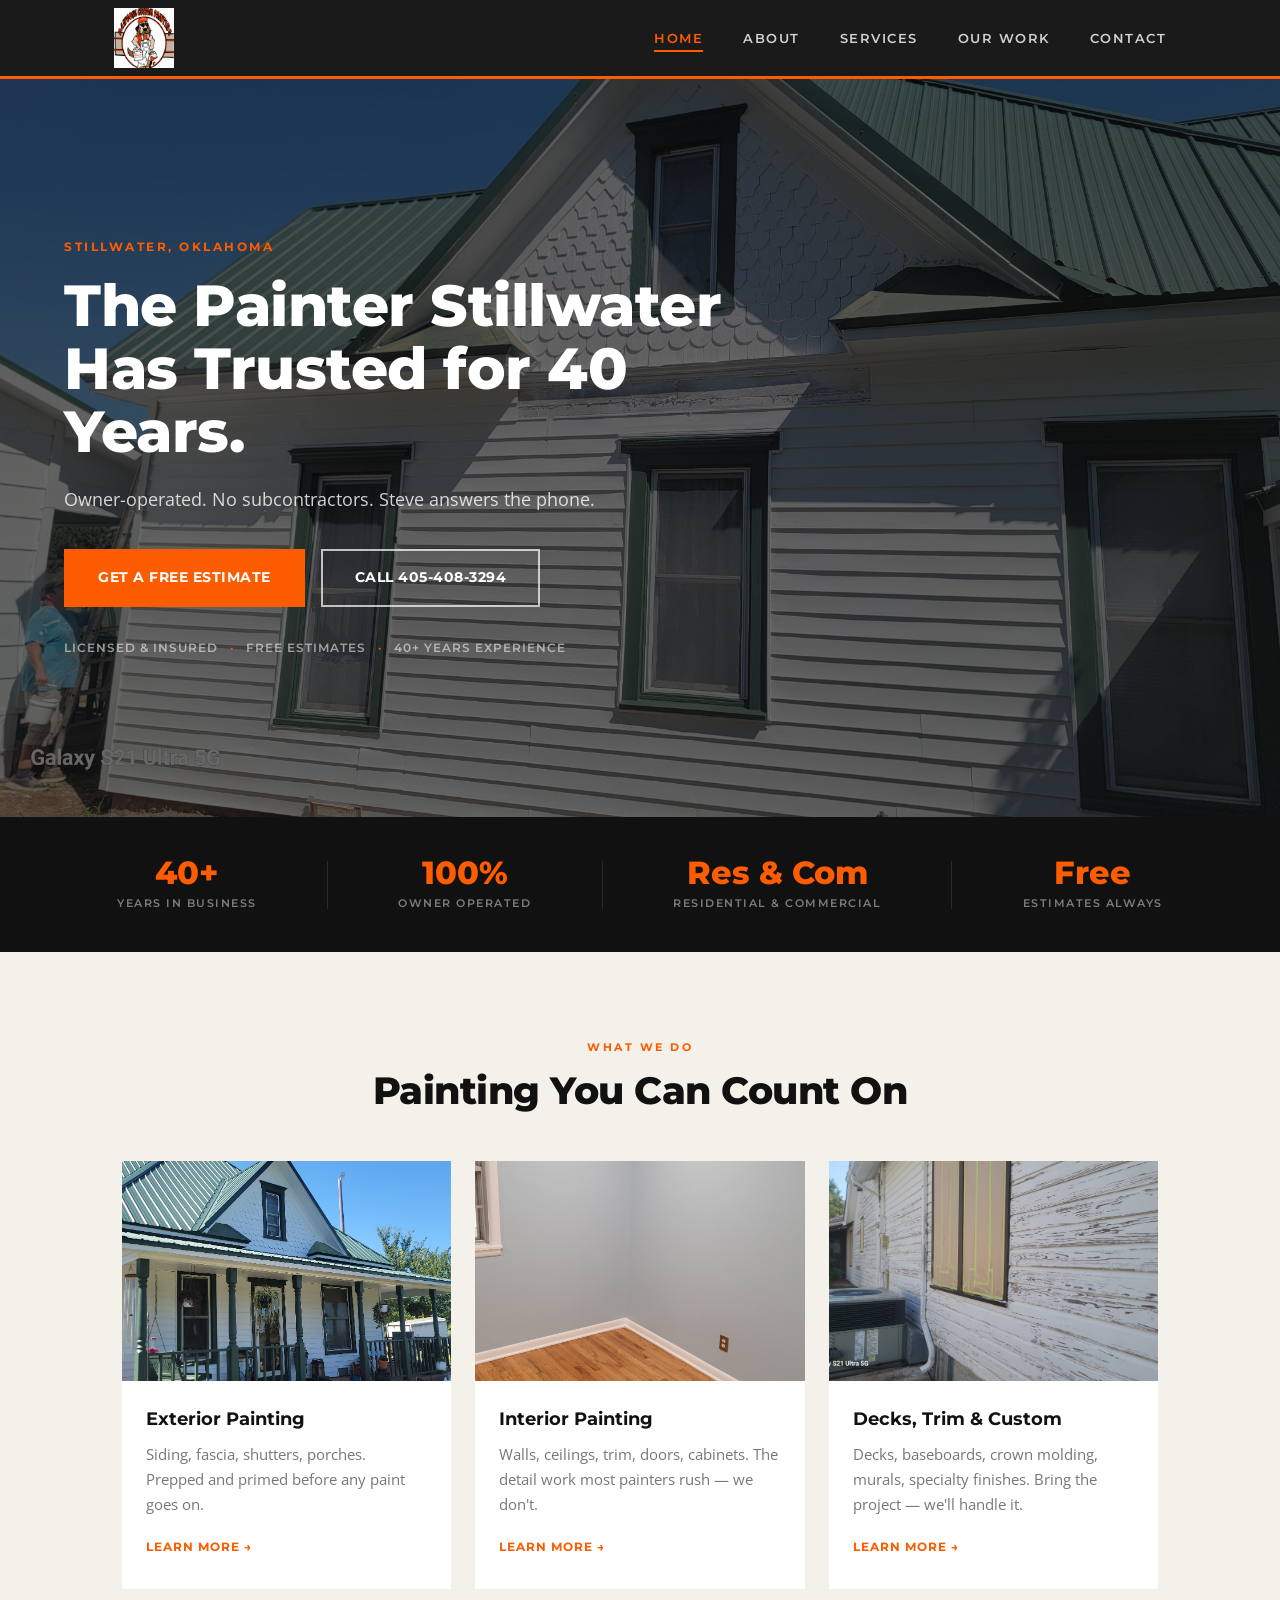
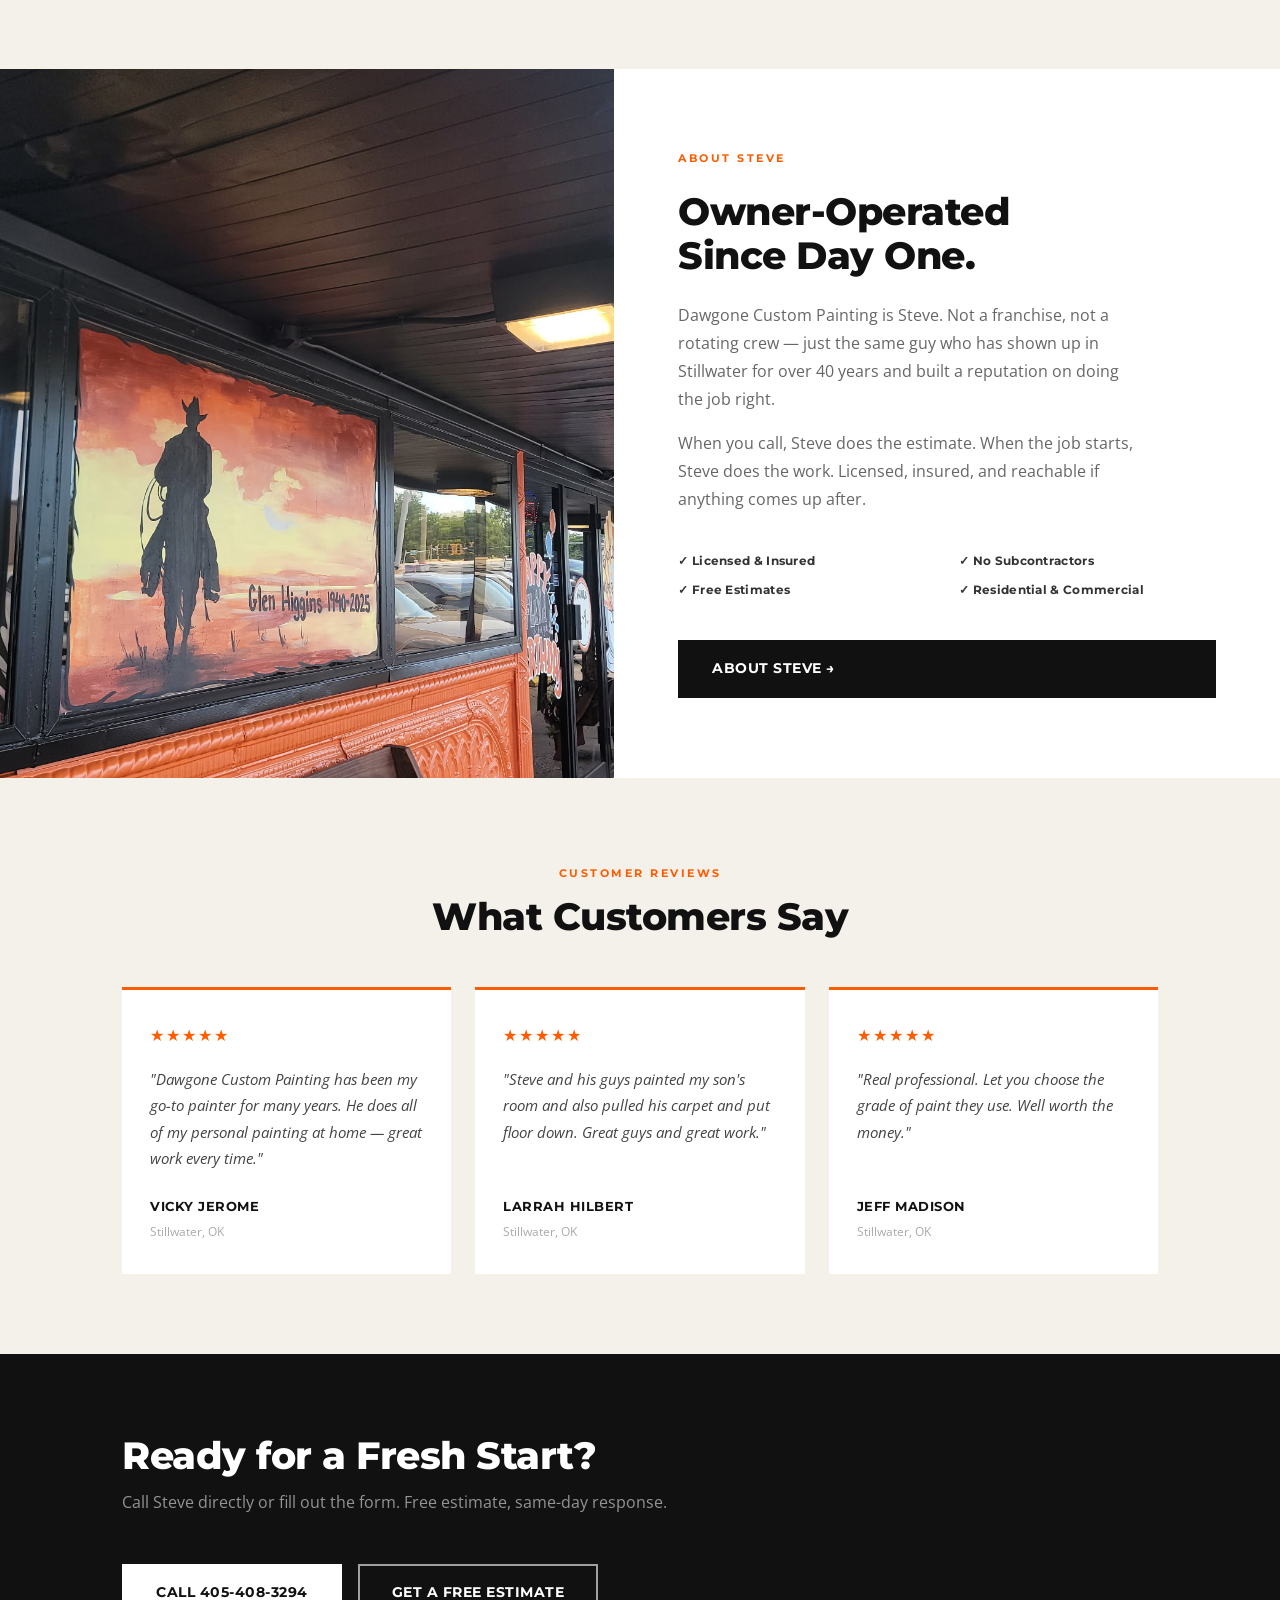
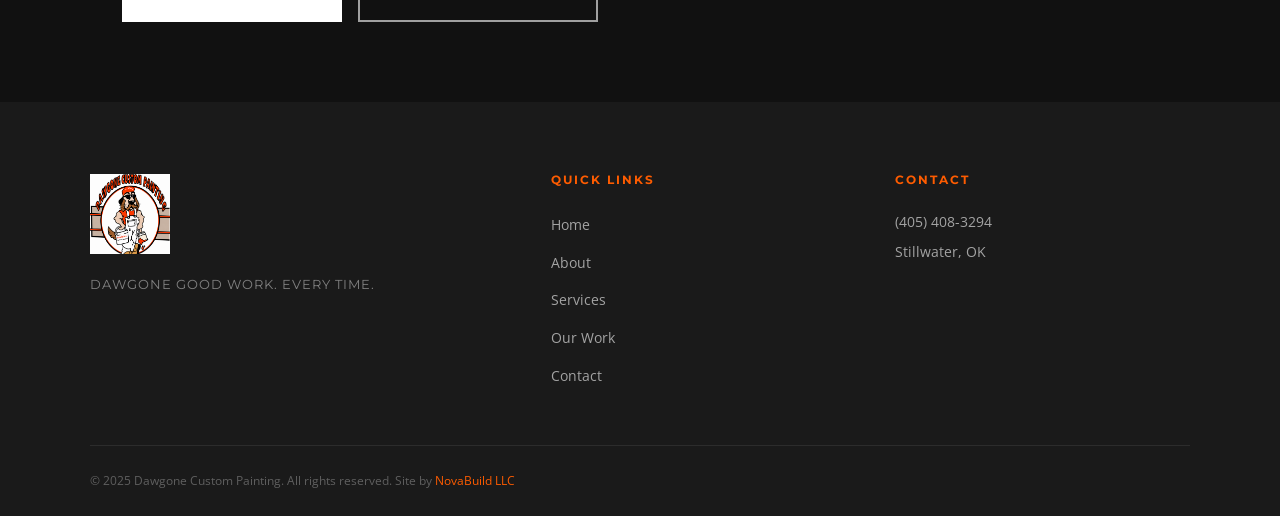
==== Downloads/HollisAI2/DawgonePainting/index.html @ 55710e29 "Dawgone Painting homepage rebuild — reference-style layout Full homepage redesign: hero with full-bl" ====
<!DOCTYPE html>
<html lang="en">
<head>
  <meta charset="UTF-8" />
  <meta name="viewport" content="width=device-width, initial-scale=1.0" />
  <title>Dawgone Custom Painting | Stillwater, OK</title>
  <meta name="description" content="Dawgone Custom Painting — 40+ years of trusted residential and commercial painting in Stillwater, OK. Owner-operated. Free estimates." />
  <meta property="og:title" content="Dawgone Custom Painting | Stillwater, OK" />
  <meta property="og:description" content="40+ years of trusted painting in Oklahoma. Interior, exterior, and custom work done right." />
  <meta property="og:type" content="website" />
  <link rel="stylesheet" href="style.css" />
</head>
<body>

  <!-- NAV -->
  <nav class="nav" aria-label="Main navigation">
    <div class="nav__inner">
      <a href="index.html" class="nav__logo" aria-label="Dawgone Custom Painting — Home">
        <img src="DawgoneLogo.png" alt="Dawgone Custom Painting" />
      </a>
      <button class="nav__toggle" aria-label="Toggle navigation" aria-expanded="false">
        <span></span><span></span><span></span>
      </button>
      <ul class="nav__links">
        <li><a href="index.html" class="active">Home</a></li>
        <li><a href="about.html">About</a></li>
        <li><a href="services.html">Services</a></li>
        <li><a href="our-work.html">Our Work</a></li>
        <li><a href="contact.html">Contact</a></li>
      </ul>
    </div>
    <div class="nav__mobile" aria-label="Mobile navigation">
      <a href="index.html" class="active">Home</a>
      <a href="about.html">About</a>
      <a href="services.html">Services</a>
      <a href="our-work.html">Our Work</a>
      <a href="contact.html">Contact</a>
    </div>
  </nav>

  <!-- ═══ HERO ═══ -->
  <section class="hp-hero" style="background-image: url('images/project-exterior-farmhouse-1.jpg');">
    <div class="hp-hero__overlay"></div>
    <div class="hp-hero__inner">
      <p class="hp-hero__eyebrow">Stillwater, Oklahoma</p>
      <h1 class="hp-hero__title">The Painter Stillwater<br>Has Trusted for 40 Years.</h1>
      <p class="hp-hero__sub">Owner-operated. No subcontractors. Steve answers the phone.</p>
      <div class="hp-hero__btns">
        <a href="contact.html" class="hp-btn hp-btn--orange">Get a Free Estimate</a>
        <a href="tel:+14054083294" class="hp-btn hp-btn--outline">Call 405-408-3294</a>
      </div>
      <div class="hp-hero__badges">
        <span>Licensed &amp; Insured</span>
        <span class="hp-hero__badge-dot">&middot;</span>
        <span>Free Estimates</span>
        <span class="hp-hero__badge-dot">&middot;</span>
        <span>40+ Years Experience</span>
      </div>
    </div>
  </section>

  <!-- ═══ TRUST BAR ═══ -->
  <div class="hp-trust">
    <div class="hp-trust__inner">
      <div class="hp-trust__item">
        <span class="hp-trust__num">40+</span>
        <span class="hp-trust__label">Years in Business</span>
      </div>
      <div class="hp-trust__divider"></div>
      <div class="hp-trust__item">
        <span class="hp-trust__num">100%</span>
        <span class="hp-trust__label">Owner Operated</span>
      </div>
      <div class="hp-trust__divider"></div>
      <div class="hp-trust__item">
        <span class="hp-trust__num">Res &amp; Com</span>
        <span class="hp-trust__label">Residential &amp; Commercial</span>
      </div>
      <div class="hp-trust__divider"></div>
      <div class="hp-trust__item">
        <span class="hp-trust__num">Free</span>
        <span class="hp-trust__label">Estimates Always</span>
      </div>
    </div>
  </div>

  <!-- ═══ SERVICES ═══ -->
  <section class="hp-section hp-services">
    <div class="hp-container">
      <div class="hp-section__head">
        <span class="hp-label">What We Do</span>
        <h2 class="hp-heading">Painting You Can Count On</h2>
      </div>
      <div class="hp-cards">

        <div class="hp-card">
          <div class="hp-card__img">
            <img src="images/project-exterior-farmhouse-2.jpg" alt="Exterior house painting" loading="lazy" />
          </div>
          <div class="hp-card__body">
            <h3>Exterior Painting</h3>
            <p>Siding, fascia, shutters, porches. Prepped and primed before any paint goes on.</p>
            <a href="services.html" class="hp-card__link">Learn more &rarr;</a>
          </div>
        </div>

        <div class="hp-card">
          <div class="hp-card__img">
            <img src="images/project-interior-blue-room.jpg" alt="Interior room painting" loading="lazy" />
          </div>
          <div class="hp-card__body">
            <h3>Interior Painting</h3>
            <p>Walls, ceilings, trim, doors, cabinets. The detail work most painters rush — we don't.</p>
            <a href="services.html" class="hp-card__link">Learn more &rarr;</a>
          </div>
        </div>

        <div class="hp-card">
          <div class="hp-card__img">
            <img src="images/project-exterior-craftsman-deck.jpg" alt="Deck and custom painting" loading="lazy" />
          </div>
          <div class="hp-card__body">
            <h3>Decks, Trim &amp; Custom</h3>
            <p>Decks, baseboards, crown molding, murals, specialty finishes. Bring the project — we'll handle it.</p>
            <a href="services.html" class="hp-card__link">Learn more &rarr;</a>
          </div>
        </div>

      </div>
    </div>
  </section>

  <!-- ═══ ABOUT ═══ -->
  <section class="hp-section hp-about">
    <div class="hp-about__grid">
      <div class="hp-about__img">
        <img src="images/project-mural-memorial.jpg" alt="Steve's custom mural work" loading="lazy" />
      </div>
      <div class="hp-about__content">
        <span class="hp-label">About Steve</span>
        <h2 class="hp-heading">Owner-Operated<br>Since Day One.</h2>
        <p>Dawgone Custom Painting is Steve. Not a franchise, not a rotating crew — just the same guy who has shown up in Stillwater for over 40 years and built a reputation on doing the job right.</p>
        <p>When you call, Steve does the estimate. When the job starts, Steve does the work. Licensed, insured, and reachable if anything comes up after.</p>
        <div class="hp-about__points">
          <span>&#10003; Licensed &amp; Insured</span>
          <span>&#10003; No Subcontractors</span>
          <span>&#10003; Free Estimates</span>
          <span>&#10003; Residential &amp; Commercial</span>
        </div>
        <a href="about.html" class="hp-btn hp-btn--dark">About Steve &rarr;</a>
      </div>
    </div>
  </section>

  <!-- ═══ REVIEWS ═══ -->
  <section class="hp-section hp-reviews">
    <div class="hp-container">
      <div class="hp-section__head">
        <span class="hp-label">Customer Reviews</span>
        <h2 class="hp-heading">What Customers Say</h2>
      </div>
      <div class="hp-review-grid">

        <div class="hp-review">
          <div class="hp-review__stars">&#9733;&#9733;&#9733;&#9733;&#9733;</div>
          <p>"Dawgone Custom Painting has been my go-to painter for many years. He does all of my personal painting at home — great work every time."</p>
          <div class="hp-review__name">Vicky Jerome</div>
          <div class="hp-review__loc">Stillwater, OK</div>
        </div>

        <div class="hp-review">
          <div class="hp-review__stars">&#9733;&#9733;&#9733;&#9733;&#9733;</div>
          <p>"Steve and his guys painted my son's room and also pulled his carpet and put floor down. Great guys and great work."</p>
          <div class="hp-review__name">Larrah Hilbert</div>
          <div class="hp-review__loc">Stillwater, OK</div>
        </div>

        <div class="hp-review">
          <div class="hp-review__stars">&#9733;&#9733;&#9733;&#9733;&#9733;</div>
          <p>"Real professional. Let you choose the grade of paint they use. Well worth the money."</p>
          <div class="hp-review__name">Jeff Madison</div>
          <div class="hp-review__loc">Stillwater, OK</div>
        </div>

      </div>
    </div>
  </section>

  <!-- ═══ CTA ═══ -->
  <section class="hp-cta">
    <div class="hp-container">
      <div class="hp-cta__inner">
        <div class="hp-cta__text">
          <h2 class="hp-cta__heading">Ready for a Fresh Start?</h2>
          <p>Call Steve directly or fill out the form. Free estimate, same-day response.</p>
        </div>
        <div class="hp-cta__actions">
          <a href="tel:+14054083294" class="hp-btn hp-btn--white">Call 405-408-3294</a>
          <a href="contact.html" class="hp-btn hp-btn--outline-white">Get a Free Estimate</a>
        </div>
      </div>
    </div>
  </section>

  <!-- FOOTER -->
  <footer class="footer">
    <div class="footer__grid">
      <div>
        <a href="index.html" class="footer__logo">
          <img src="DawgoneLogo.png" alt="Dawgone Custom Painting" />
        </a>
        <p class="footer__tagline">Dawgone Good Work. Every Time.</p>
      </div>
      <div>
        <h4>Quick Links</h4>
        <ul class="footer__links">
          <li><a href="index.html">Home</a></li>
          <li><a href="about.html">About</a></li>
          <li><a href="services.html">Services</a></li>
          <li><a href="our-work.html">Our Work</a></li>
          <li><a href="contact.html">Contact</a></li>
        </ul>
      </div>
      <div>
        <h4>Contact</h4>
        <div class="footer__contact">
          <p><a href="tel:+14054083294">(405) 408-3294</a></p>
          <p>Stillwater, OK</p>
        </div>
      </div>
    </div>
    <div class="footer__bottom">
      <p>&copy; 2025 Dawgone Custom Painting. All rights reserved. Site by <a href="https://novabuildweb.com" target="_blank" rel="noopener" class="footer__novabuild">NovaBuild LLC</a></p>
    </div>
  </footer>

  <script src="script.js"></script>
</body>
</html>
---- Downloads/HollisAI2/DawgonePainting/style.css ----
/* ============================================================
   DAWGONE CUSTOM PAINTING — style.css
   ============================================================ */

@import url('https://fonts.googleapis.com/css2?family=Bebas+Neue&family=Montserrat:wght@600;700;800&family=Open+Sans:ital,wght@0,400;0,600;1,400&display=swap');

/* ---- Variables ---- */
:root {
  --orange: #FE5C00;
  --black: #1a1a1a;
  --charcoal: #222222;
  --cream: #FAF7F2;
  --white: #FFFFFF;
  --text: #2a2a2a;
  --text-light: #666666;
  --border: #e0d8cf;
}

/* ---- Reset ---- */
*, *::before, *::after {
  box-sizing: border-box;
  margin: 0;
  padding: 0;
}

html { scroll-behavior: smooth; }

body {
  font-family: 'Open Sans', sans-serif;
  background-color: var(--cream);
  color: var(--text);
  line-height: 1.7;
  font-size: 16px;
}

img { max-width: 100%; display: block; }
a { color: inherit; text-decoration: none; }
ul { list-style: none; }

/* ---- Typography ---- */
h1, h2, h3, h4 {
  font-family: 'Montserrat', sans-serif;
  font-weight: 700;
  text-transform: uppercase;
  letter-spacing: 1px;
  line-height: 1.15;
}

h1 { font-size: clamp(2.4rem, 5vw, 4.5rem); }
h2 { font-size: clamp(1.7rem, 3vw, 2.4rem); }
h3 { font-size: 1.25rem; }

p {
  font-size: 1rem;
  line-height: 1.8;
  color: var(--text-light);
}

/* ---- Layout ---- */
.container {
  max-width: 1100px;
  margin: 0 auto;
  padding: 0 1.5rem;
}

.section {
  padding: 5rem 1.5rem;
}

.section--white {
  background: var(--white);
}

/* ---- Grain Texture ---- */
.grain-bg {
  background-color: var(--cream);
  position: relative;
}
.grain-bg::after {
  content: '';
  position: absolute;
  inset: 0;
  background-image: url("data:image/svg+xml,%3Csvg xmlns='http://www.w3.org/2000/svg' width='300' height='300'%3E%3Cfilter id='noise'%3E%3CfeTurbulence type='fractalNoise' baseFrequency='0.65' numOctaves='3' stitchTiles='stitch'/%3E%3CfeColorMatrix type='saturate' values='0'/%3E%3C/filter%3E%3Crect width='300' height='300' filter='url(%23noise)' opacity='0.06'/%3E%3C/svg%3E");
  pointer-events: none;
  z-index: 1;
}

/* ---- Section Heading ---- */
.section-heading {
  text-align: center;
  margin-bottom: 3.5rem;
}
.section-heading h2 { color: var(--black); margin-bottom: 0.85rem; }
.section-heading__accent {
  width: 50px;
  height: 3px;
  background: var(--orange);
  margin: 0 auto;
}

/* ---- Buttons ---- */
.btn {
  display: inline-block;
  font-family: 'Montserrat', sans-serif;
  font-weight: 700;
  text-transform: uppercase;
  letter-spacing: 1px;
  font-size: 0.875rem;
  padding: 0.9rem 2rem;
  border: 2px solid transparent;
  cursor: pointer;
  transition: all 0.2s ease;
  text-decoration: none;
  line-height: 1;
}
.btn-primary {
  background: var(--orange);
  color: var(--white);
  border-color: var(--orange);
}
.btn-primary:hover { background: #c9621a; border-color: #c9621a; }

.btn-outline-dark {
  background: transparent;
  color: var(--black);
  border-color: var(--black);
}
.btn-outline-dark:hover { background: var(--black); color: var(--white); }

.btn-outline-white {
  background: transparent;
  color: var(--white);
  border-color: var(--white);
}
.btn-outline-white:hover { background: var(--white); color: var(--orange); }

.btn-white-solid {
  background: var(--white);
  color: var(--black);
  border-color: var(--white);
}
.btn-white-solid:hover { background: #efefef; }

/* ---- Image Placeholder ---- */
.img-placeholder {
  background: #E8E0D5;
  display: flex;
  align-items: center;
  justify-content: center;
  font-family: 'Open Sans', sans-serif;
  font-style: italic;
  color: #999;
  font-size: 0.9rem;
  width: 100%;
  min-height: 300px;
}

/* ============================================================
   NAVIGATION — dark background
   ============================================================ */
.nav {
  position: sticky;
  top: 0;
  z-index: 200;
  background: var(--black);
  border-bottom: 3px solid var(--orange);
}

.nav__inner {
  max-width: 1100px;
  margin: 0 auto;
  padding: 0 1.5rem;
  display: flex;
  align-items: center;
  justify-content: space-between;
  height: 76px;
}

.nav__logo img {
  height: 60px;
  width: auto;
}

.nav__links {
  display: flex;
  gap: 2.5rem;
  align-items: center;
}

.nav__links a {
  font-family: 'Montserrat', sans-serif;
  font-weight: 600;
  text-transform: uppercase;
  font-size: 13px;
  letter-spacing: 1.5px;
  color: rgba(255,255,255,0.8);
  padding-bottom: 4px;
  border-bottom: 2px solid transparent;
  transition: color 0.2s ease, border-color 0.2s ease;
}
.nav__links a:hover,
.nav__links a.active {
  color: var(--orange);
  border-bottom-color: var(--orange);
}

/* Hamburger toggle */
.nav__toggle {
  display: none;
  flex-direction: column;
  gap: 5px;
  background: none;
  border: none;
  cursor: pointer;
  padding: 4px;
}
.nav__toggle span {
  display: block;
  width: 26px;
  height: 2px;
  background: var(--white);
  transition: all 0.2s ease;
}

/* Mobile dropdown */
.nav__mobile {
  display: none;
  flex-direction: column;
  background: var(--black);
  border-top: 1px solid rgba(255,255,255,0.1);
  padding: 1rem 1.5rem 1.5rem;
  gap: 0;
}
.nav__mobile.open { display: flex; }
.nav__mobile a {
  font-family: 'Montserrat', sans-serif;
  font-weight: 600;
  text-transform: uppercase;
  font-size: 1rem;
  letter-spacing: 1px;
  color: rgba(255,255,255,0.8);
  padding: 0.85rem 0;
  border-bottom: 1px solid rgba(255,255,255,0.08);
  transition: color 0.2s ease;
}
.nav__mobile a:last-child { border-bottom: none; }
.nav__mobile a:hover,
.nav__mobile a.active { color: var(--orange); }

/* ============================================================
   PAGE HEADER BANNER (About, Services, Our Work, Contact)
   ============================================================ */
.page-header {
  background: var(--black);
  padding: 4.5rem 1.5rem;
  text-align: center;
}
.page-header h1 {
  color: var(--white);
  font-size: clamp(2rem, 5vw, 3.5rem);
  margin-bottom: 1rem;
}
.page-header__accent {
  width: 60px;
  height: 4px;
  background: var(--orange);
  margin: 0 auto;
}

/* ============================================================
   HERO — full-width background image
   ============================================================ */
.hero-full {
  position: relative;
  min-height: 90vh;
  display: flex;
  align-items: center;
  background-size: cover;
  background-position: center;
  background-repeat: no-repeat;
  padding: 5rem 1.5rem;
}

.hero-full__overlay {
  position: absolute;
  inset: 0;
  background: linear-gradient(135deg, rgba(26,26,26,0.78) 0%, rgba(26,26,26,0.55) 100%);
}

.hero-full__inner {
  position: relative;
  z-index: 2;
  max-width: 1100px;
  margin: 0 auto;
  width: 100%;
}

.hero-full__inner h1 {
  color: var(--white);
  font-size: clamp(2.5rem, 6vw, 5rem);
  font-weight: 800;
  margin-bottom: 1.25rem;
  max-width: 720px;
}
.hero-full__inner h1 span { color: var(--orange); }

.hero-full__inner p {
  font-size: clamp(1rem, 2vw, 1.25rem);
  color: rgba(255,255,255,0.85);
  max-width: 520px;
  margin-bottom: 2.25rem;
  line-height: 1.6;
}

.hero-full__buttons {
  display: flex;
  gap: 1rem;
  flex-wrap: wrap;
}

/* ============================================================
   STATS BAR
   ============================================================ */
.stats-bar {
  background: var(--charcoal);
  padding: 3rem 1.5rem;
  border-top: 1px solid rgba(255,255,255,0.05);
}
.stats-bar__inner {
  max-width: 1100px;
  margin: 0 auto;
  display: grid;
  grid-template-columns: repeat(3, 1fr);
  gap: 2rem;
  text-align: center;
}
.stats-bar__item {
  border-right: 1px solid rgba(255,255,255,0.1);
  padding: 0.5rem 1rem;
}
.stats-bar__item:last-child { border-right: none; }
.stats-bar__number {
  font-family: 'Montserrat', sans-serif;
  font-size: 2.75rem;
  font-weight: 800;
  color: var(--orange);
  display: block;
  line-height: 1;
  margin-bottom: 0.5rem;
}
.stats-bar__label {
  font-size: 0.82rem;
  text-transform: uppercase;
  letter-spacing: 1px;
  color: rgba(255,255,255,0.6);
  font-family: 'Open Sans', sans-serif;
}

/* ============================================================
   SERVICES — Photo Background Cards
   ============================================================ */
.services-photo {
  background: var(--white);
  padding: 5rem 1.5rem;
}

.services-photo__heading {
  max-width: 1100px;
  margin: 0 auto;
}

.services-photo__grid {
  max-width: 1100px;
  margin: 0 auto;
  display: grid;
  grid-template-columns: repeat(3, 1fr);
  gap: 1.25rem;
}

.service-photo-card {
  position: relative;
  background-size: cover;
  background-position: center;
  background-repeat: no-repeat;
  min-height: 420px;
  display: flex;
  align-items: flex-end;
  overflow: hidden;
}

.service-photo-card__overlay {
  position: absolute;
  inset: 0;
  background: linear-gradient(to top, rgba(26,26,26,0.88) 0%, rgba(26,26,26,0.2) 60%, transparent 100%);
  transition: background 0.3s ease;
}
.service-photo-card:hover .service-photo-card__overlay {
  background: linear-gradient(to top, rgba(26,26,26,0.95) 0%, rgba(26,26,26,0.5) 60%, rgba(26,26,26,0.1) 100%);
}

.service-photo-card__content {
  position: relative;
  z-index: 2;
  padding: 2rem;
}

.service-photo-card__content h3 {
  font-family: 'Montserrat', sans-serif;
  font-weight: 700;
  font-size: 1.35rem;
  text-transform: uppercase;
  letter-spacing: 1px;
  color: var(--white);
  margin-bottom: 0.75rem;
}

.service-photo-card__content p {
  font-size: 0.92rem;
  color: rgba(255,255,255,0.8);
  margin-bottom: 1.25rem;
  line-height: 1.65;
}

.services-more {
  text-align: center;
  margin-top: 2.75rem;
}
.services-more a {
  font-family: 'Montserrat', sans-serif;
  font-weight: 700;
  text-transform: uppercase;
  letter-spacing: 1px;
  font-size: 0.9rem;
  color: var(--orange);
  border-bottom: 2px solid var(--orange);
  padding-bottom: 2px;
  transition: opacity 0.2s ease;
}
.services-more a:hover { opacity: 0.75; }

/* ============================================================
   PORTFOLIO GRID
   ============================================================ */
.portfolio-section {
  padding: 5rem 1.5rem;
  background: var(--cream);
}

.portfolio-grid {
  max-width: 1100px;
  margin: 0 auto;
  display: grid;
  grid-template-columns: repeat(3, 1fr);
  gap: 0.75rem;
}

.portfolio-grid__item {
  aspect-ratio: 1 / 1;
  overflow: hidden;
  background: #ddd;
}

.portfolio-grid__item img {
  width: 100%;
  height: 100%;
  object-fit: cover;
  transition: transform 0.3s ease;
  display: block;
}

.portfolio-grid__item:hover img {
  transform: scale(1.05);
}

/* ============================================================
   BEFORE & AFTER
   ============================================================ */
.before-after-section {
  padding: 5rem 1.5rem;
  background: var(--white);
}

.before-after__rows {
  max-width: 1100px;
  margin: 0 auto;
  display: flex;
  flex-direction: column;
  gap: 1.5rem;
}

.before-after__row {
  display: grid;
  grid-template-columns: 1fr 1fr;
  gap: 1.25rem;
}

.before-after__item {
  position: relative;
  overflow: hidden;
  aspect-ratio: 4 / 3;
  background: #ddd;
}

.before-after__item img {
  width: 100%;
  height: 100%;
  object-fit: cover;
  display: block;
}

.ba-badge {
  position: absolute;
  top: 1rem;
  left: 1rem;
  font-family: 'Montserrat', sans-serif;
  font-weight: 700;
  font-size: 0.72rem;
  text-transform: uppercase;
  letter-spacing: 1.5px;
  padding: 0.3rem 0.75rem;
  border-radius: 2px;
}

.ba-badge--before {
  background: rgba(26,26,26,0.85);
  color: var(--white);
}

.ba-badge--after {
  background: var(--orange);
  color: var(--white);
}

/* ============================================================
   ABOUT / TRUST SECTION
   ============================================================ */
.about-trust-section {
  padding: 5rem 1.5rem;
  background: var(--cream);
}

.about-trust__inner {
  max-width: 1100px;
  margin: 0 auto;
  display: grid;
  grid-template-columns: 1fr 1fr;
  gap: 5rem;
  align-items: center;
}

.about-trust__image {
  overflow: hidden;
  border-left: 4px solid var(--orange);
}

.about-trust__image img {
  width: 100%;
  height: 520px;
  object-fit: cover;
  display: block;
}

.about-trust__text h2 {
  color: var(--black);
  margin-bottom: 1rem;
}

.about-trust__text p {
  margin-bottom: 1.25rem;
}

.about-trust__points {
  margin-top: 1.5rem;
  display: flex;
  flex-direction: column;
  gap: 0.6rem;
}

.about-trust__points li {
  font-family: 'Open Sans', sans-serif;
  font-size: 0.9rem;
  font-weight: 600;
  color: var(--text);
  display: flex;
  align-items: center;
  gap: 0.5rem;
}
.about-trust__points li::before {
  content: '✓';
  color: var(--orange);
  font-size: 1rem;
  font-weight: 900;
  flex-shrink: 0;
}

/* ============================================================
   TESTIMONIALS
   ============================================================ */
.testimonials {
  padding: 5rem 1.5rem;
}
.testimonials__grid {
  max-width: 1100px;
  margin: 0 auto;
  display: grid;
  grid-template-columns: repeat(3, 1fr);
  gap: 1.5rem;
  position: relative;
  z-index: 2;
}
.testimonial-card {
  background: var(--white);
  padding: 1.75rem;
  border-left: 4px solid var(--orange);
  box-shadow: 0 2px 16px rgba(0,0,0,0.06);
}
.testimonial-card p {
  font-size: 0.97rem;
  line-height: 1.75;
  color: var(--text);
  font-style: italic;
  margin-bottom: 1.25rem;
}
.testimonial-card__name {
  font-family: 'Open Sans', sans-serif;
  font-weight: 700;
  font-size: 0.82rem;
  text-transform: uppercase;
  letter-spacing: 0.5px;
  color: var(--black);
}
.testimonial-card__location {
  font-size: 0.78rem;
  color: var(--text-light);
  margin-top: 0.15rem;
}

/* ============================================================
   CTA DARK SECTION
   ============================================================ */
.cta-dark {
  background: var(--black);
  padding: 5rem 1.5rem;
  text-align: center;
}

.cta-dark__inner {
  max-width: 700px;
  margin: 0 auto;
}

.cta-dark h2 {
  color: var(--white);
  font-size: clamp(1.75rem, 3.5vw, 2.75rem);
  margin-bottom: 1rem;
}

.cta-dark p {
  color: rgba(255,255,255,0.65);
  font-size: 1.05rem;
  margin-bottom: 2.25rem;
}

/* ============================================================
   CTA BANNER (shared — kept for other pages)
   ============================================================ */
.cta-banner {
  background: var(--orange);
  padding: 4.5rem 1.5rem;
  text-align: center;
}
.cta-banner h2 {
  color: var(--white);
  font-size: clamp(1.5rem, 3vw, 2.25rem);
  margin-bottom: 2rem;
}
.cta-banner__buttons {
  display: flex;
  gap: 1rem;
  justify-content: center;
  flex-wrap: wrap;
}

/* ============================================================
   OLD HERO (kept for backward compat on inner pages)
   ============================================================ */
.hero {
  min-height: 85vh;
  display: flex;
  align-items: center;
  background-color: var(--cream);
  padding: 5rem 1.5rem;
  position: relative;
  overflow: hidden;
}
.hero::after {
  content: '';
  position: absolute;
  inset: 0;
  background-image: url("data:image/svg+xml,%3Csvg xmlns='http://www.w3.org/2000/svg' width='300' height='300'%3E%3Cfilter id='noise'%3E%3CfeTurbulence type='fractalNoise' baseFrequency='0.65' numOctaves='3' stitchTiles='stitch'/%3E%3CfeColorMatrix type='saturate' values='0'/%3E%3C/filter%3E%3Crect width='300' height='300' filter='url(%23noise)' opacity='0.06'/%3E%3C/svg%3E");
  pointer-events: none;
  z-index: 1;
}
.hero__inner {
  max-width: 1100px;
  margin: 0 auto;
  display: grid;
  grid-template-columns: 1fr 1fr;
  gap: 4rem;
  align-items: center;
  width: 100%;
  position: relative;
  z-index: 2;
}
.hero__text h1 { color: var(--black); margin-bottom: 1.25rem; }
.hero__text h1 span { color: var(--orange); }
.hero__text p {
  font-size: 1.1rem;
  color: var(--text-light);
  max-width: 480px;
  margin-bottom: 2rem;
}
.hero__buttons {
  display: flex;
  gap: 1rem;
  flex-wrap: wrap;
  margin-bottom: 2rem;
  align-items: center;
}
.hero__badges { display: flex; gap: 2rem; flex-wrap: wrap; }
.hero__badge {
  font-size: 0.78rem;
  font-weight: 700;
  text-transform: uppercase;
  letter-spacing: 0.5px;
  color: var(--text-light);
  display: flex;
  align-items: center;
  gap: 0.4rem;
}
.hero__badge::before { content: '✓'; color: var(--orange); font-size: 1rem; font-weight: 900; }
.hero__image { position: relative; display: flex; justify-content: center; }
.hero__image-frame {
  transform: rotate(2deg);
  border: 4px solid var(--orange);
  box-shadow: 10px 10px 0 rgba(232,119,34,0.12);
  overflow: hidden;
  width: 100%;
  max-width: 460px;
}
.hero__image-frame .img-placeholder { min-height: 460px; }

/* ============================================================
   ABOUT PAGE
   ============================================================ */
.about-layout {
  max-width: 1100px;
  margin: 0 auto;
  display: grid;
  grid-template-columns: 1fr 1fr;
  gap: 5rem;
  align-items: start;
}
.about-layout .img-placeholder { min-height: 440px; }
.about-text h2 { color: var(--black); margin-bottom: 1.5rem; }
.about-text p { margin-bottom: 1.25rem; }

.trust-points {
  max-width: 1100px;
  margin: 0 auto;
  padding-top: 4rem;
  border-top: 1px solid var(--border);
  display: grid;
  grid-template-columns: repeat(3, 1fr);
  gap: 2rem;
  text-align: center;
}
.trust-point__icon {
  font-size: 2rem;
  color: var(--orange);
  display: block;
  margin-bottom: 0.75rem;
}
.trust-point h4 {
  color: var(--black);
  font-size: 0.9rem;
  letter-spacing: 1.5px;
}

/* ============================================================
   SERVICES PAGE — Alternating Blocks
   ============================================================ */
.services-preview {
  background: var(--white);
  padding: 5rem 1.5rem;
}
.services-grid {
  max-width: 1100px;
  margin: 0 auto;
  display: grid;
  grid-template-columns: repeat(3, 1fr);
  gap: 1.5rem;
}
.service-card {
  background: var(--cream);
  padding: 2rem 1.75rem;
  border-top: 3px solid var(--orange);
  transition: box-shadow 0.2s ease;
}
.service-card:hover { box-shadow: 0 4px 20px rgba(0,0,0,0.07); }
.service-card__icon {
  font-size: 1.75rem;
  color: var(--orange);
  display: block;
  margin-bottom: 1rem;
  line-height: 1;
}
.service-card h3 { color: var(--black); font-size: 1rem; margin-bottom: 0.6rem; }
.service-card p { font-size: 0.9rem; line-height: 1.65; color: var(--text-light); margin: 0; }

.services-intro {
  max-width: 700px;
  margin: 0 auto 4rem;
  text-align: center;
  font-size: 1.05rem;
}

.service-block {
  max-width: 1100px;
  margin: 0 auto 5rem;
  display: grid;
  grid-template-columns: 1fr 1fr;
  gap: 4.5rem;
  align-items: center;
}
.service-block:last-of-type { margin-bottom: 0; }
.service-block--reverse { direction: rtl; }
.service-block--reverse > * { direction: ltr; }
.service-block__text h3 {
  font-family: 'Montserrat', sans-serif;
  font-size: 1.6rem;
  font-weight: 700;
  text-transform: uppercase;
  color: var(--orange);
  margin-bottom: 1rem;
  letter-spacing: 1px;
}
.service-block__text p { font-size: 1rem; line-height: 1.8; color: var(--text-light); }
.service-block .img-placeholder { min-height: 280px; }

/* ============================================================
   OUR WORK PAGE
   ============================================================ */
.work-intro {
  max-width: 680px;
  margin: 0 auto 3.5rem;
  text-align: center;
}
.work-grid {
  columns: 3;
  column-gap: 1.25rem;
  max-width: 1100px;
  margin: 0 auto;
}
.work-grid__item {
  break-inside: avoid;
  margin-bottom: 1.25rem;
  aspect-ratio: 4 / 3;
  background: #E8E0D5;
  display: flex;
  align-items: center;
  justify-content: center;
  font-style: italic;
  color: #999;
  font-size: 0.85rem;
  font-family: 'Open Sans', sans-serif;
}

/* ============================================================
   CONTACT PAGE
   ============================================================ */
.contact-layout {
  max-width: 1100px;
  margin: 0 auto;
  display: grid;
  grid-template-columns: 1fr 1.6fr;
  gap: 5rem;
  align-items: start;
}
.contact-info h2 { color: var(--black); margin-bottom: 2rem; }
.contact-detail { margin-bottom: 1.75rem; }
.contact-detail strong {
  display: block;
  font-family: 'Montserrat', sans-serif;
  font-size: 0.75rem;
  text-transform: uppercase;
  letter-spacing: 1.5px;
  color: var(--orange);
  margin-bottom: 0.3rem;
}
.contact-detail a {
  font-weight: 700;
  font-size: 1.1rem;
  color: var(--black);
  transition: color 0.2s ease;
}
.contact-detail a:hover { color: var(--orange); }
.contact-detail p { font-size: 0.92rem; color: var(--text-light); margin: 0; line-height: 1.5; }

.contact-form-wrap h3 { color: var(--black); margin-bottom: 1.5rem; font-size: 1.3rem; }

.form-group { margin-bottom: 1.25rem; }
.form-group label {
  display: block;
  font-family: 'Montserrat', sans-serif;
  font-size: 0.75rem;
  text-transform: uppercase;
  letter-spacing: 1px;
  color: var(--black);
  margin-bottom: 0.4rem;
}
.form-group input,
.form-group select,
.form-group textarea {
  width: 100%;
  padding: 0.85rem 1rem;
  border: 1px solid var(--border);
  background: var(--white);
  font-family: 'Open Sans', sans-serif;
  font-size: 1rem;
  color: var(--text);
  outline: none;
  transition: border-color 0.2s ease;
  appearance: none;
  -webkit-appearance: none;
}
.form-group input:focus,
.form-group select:focus,
.form-group textarea:focus { border-color: var(--orange); }
.form-group textarea { min-height: 130px; resize: vertical; }
.form-group select {
  background-image: url("data:image/svg+xml,%3Csvg xmlns='http://www.w3.org/2000/svg' width='12' height='8' viewBox='0 0 12 8'%3E%3Cpath d='M1 1l5 5 5-5' stroke='%23666' fill='none' stroke-width='1.5'/%3E%3C/svg%3E");
  background-repeat: no-repeat;
  background-position: right 1rem center;
  padding-right: 2.5rem;
}

.form-submit {
  width: 100%;
  background: var(--orange);
  color: var(--white);
  border: 2px solid var(--orange);
  font-family: 'Montserrat', sans-serif;
  font-weight: 700;
  font-size: 1rem;
  text-transform: uppercase;
  letter-spacing: 1px;
  padding: 1rem;
  cursor: pointer;
  transition: background 0.2s ease;
}
.form-submit:hover { background: #c9621a; border-color: #c9621a; }

.form-success {
  display: none;
  background: #f0faf3;
  border-left: 4px solid #2ecc71;
  padding: 1rem 1.25rem;
  margin-bottom: 1.5rem;
  color: #1a6e38;
  font-size: 0.95rem;
  line-height: 1.6;
}

/* ============================================================
   FOOTER
   ============================================================ */
.footer {
  background: var(--black);
  padding: 4.5rem 1.5rem 0;
}
.footer__grid {
  max-width: 1100px;
  margin: 0 auto;
  display: grid;
  grid-template-columns: 1.4fr 1fr 1fr;
  gap: 3rem;
  padding-bottom: 3.5rem;
  border-bottom: 1px solid rgba(255,255,255,0.08);
}
.footer__logo img { height: 80px; width: auto; margin-bottom: 1.25rem; }
.footer__tagline {
  font-family: 'Montserrat', sans-serif;
  font-size: 0.82rem;
  text-transform: uppercase;
  letter-spacing: 1px;
  color: rgba(255,255,255,0.45);
  line-height: 1.6;
}
.footer h4 {
  font-family: 'Montserrat', sans-serif;
  font-weight: 700;
  text-transform: uppercase;
  font-size: 0.72rem;
  letter-spacing: 2px;
  color: var(--orange);
  margin-bottom: 1.5rem;
}
.footer__links { display: flex; flex-direction: column; gap: 0.65rem; }
.footer__links a { font-size: 0.9rem; color: rgba(255,255,255,0.6); transition: color 0.2s ease; }
.footer__links a:hover { color: var(--white); }
.footer__contact p { font-size: 0.9rem; color: rgba(255,255,255,0.6); margin-bottom: 0.5rem; line-height: 1.5; }
.footer__contact a { color: rgba(255,255,255,0.6); transition: color 0.2s ease; }
.footer__contact a:hover { color: var(--white); }
.footer__bottom {
  max-width: 1100px;
  margin: 0 auto;
  padding: 1.5rem 0;
  display: flex;
  justify-content: space-between;
  align-items: center;
  flex-wrap: wrap;
  gap: 0.5rem;
}
.footer__bottom p { font-size: 0.78rem; color: rgba(255,255,255,0.3); margin: 0; }
.footer__novabuild { color: var(--orange); text-decoration: none; transition: text-decoration 0.2s ease; }
.footer__novabuild:hover { text-decoration: underline; }

/* ============================================================
   MEDIA QUERIES
   ============================================================ */
@media (max-width: 900px) {
  .services-photo__grid { grid-template-columns: 1fr; }
  .service-photo-card { min-height: 320px; }
  .before-after__row { grid-template-columns: 1fr; }
  .about-trust__inner { grid-template-columns: 1fr; gap: 2.5rem; }
  .about-trust__image img { height: 320px; }
}

@media (max-width: 768px) {
  /* Nav */
  .nav__links { display: none; }
  .nav__toggle { display: flex; }

  /* Hero full */
  .hero-full { min-height: 70vh; padding: 4rem 1.5rem; }

  /* Old hero */
  .hero { min-height: auto; padding: 3.5rem 1.5rem; align-items: flex-start; }
  .hero__inner { grid-template-columns: 1fr; gap: 2.5rem; }
  .hero__image { order: -1; }
  .hero__image-frame .img-placeholder { min-height: 300px; }

  /* Stats */
  .stats-bar__inner { grid-template-columns: 1fr; gap: 0; }
  .stats-bar__item { border-right: none; border-bottom: 1px solid rgba(255,255,255,0.1); padding: 1.5rem 0; }
  .stats-bar__item:last-child { border-bottom: none; }

  /* Portfolio */
  .portfolio-grid { grid-template-columns: repeat(2, 1fr); }

  /* Services grid */
  .services-grid { grid-template-columns: 1fr; }

  /* Testimonials */
  .testimonials__grid { grid-template-columns: 1fr; }

  /* About */
  .about-layout { grid-template-columns: 1fr; gap: 2.5rem; }
  .trust-points { grid-template-columns: 1fr; gap: 1.5rem; }

  /* Services page */
  .service-block { grid-template-columns: 1fr; gap: 2rem; }
  .service-block--reverse { direction: ltr; }

  /* Our work */
  .work-grid { columns: 2; }

  /* Contact */
  .contact-layout { grid-template-columns: 1fr; gap: 3rem; }

  /* Footer */
  .footer__grid { grid-template-columns: 1fr; gap: 2rem; }
  .footer__bottom { flex-direction: column; text-align: center; }

  /* CTA */
  .cta-banner__buttons { flex-direction: column; align-items: center; }
  .hero-full__buttons { flex-direction: column; align-items: flex-start; }
}

@media (max-width: 480px) {
  .hero__buttons { flex-direction: column; align-items: flex-start; }
  .hero__badges { flex-direction: column; gap: 0.75rem; }
  .portfolio-grid { grid-template-columns: 1fr; }
  .work-grid { columns: 1; }
  .btn { width: 100%; text-align: center; }
  .hero__buttons .btn { width: auto; }
  .hero-full__buttons .btn { width: 100%; text-align: center; }
}

/* ============================================================
   HOMEPAGE EDITORIAL REDESIGN
   ============================================================ */

/* ---- Hero: Full-width typographic ---- */
.hero-ed {
  background: #111111;
  padding: 4.5rem 5rem 4rem;
  display: flex;
  flex-direction: column;
  justify-content: flex-end;
}

.hero-ed__title {
  font-family: 'Bebas Neue', sans-serif;
  font-size: clamp(4.5rem, 10vw, 9rem);
  font-weight: 400;
  letter-spacing: 4px;
  line-height: 0.9;
  color: #F4F0EA;
  margin: 0;
}

.hero-ed__sub {
  font-family: 'Open Sans', sans-serif;
  font-style: italic;
  font-size: clamp(1rem, 1.8vw, 1.4rem);
  color: rgba(244,240,234,0.45);
  margin: 0.6rem 0 2.5rem 0;
  letter-spacing: 0.5px;
  line-height: 1;
}

.hero-ed__rule {
  width: 100%;
  height: 1px;
  background: rgba(255,255,255,0.1);
  margin-bottom: 2rem;
}

.hero-ed__bottom {
  display: flex;
  justify-content: space-between;
  align-items: center;
  gap: 2rem;
}

.hero-ed__eyebrow {
  font-family: 'Montserrat', sans-serif;
  font-size: 0.7rem;
  font-weight: 700;
  letter-spacing: 2px;
  text-transform: uppercase;
  color: rgba(244,240,234,0.35);
}

.hero-ed__actions {
  display: flex;
  gap: 2.5rem;
  align-items: center;
}

.hero-ed__cta {
  font-family: 'Montserrat', sans-serif;
  font-size: 0.78rem;
  font-weight: 700;
  letter-spacing: 1.5px;
  text-transform: uppercase;
  color: var(--orange);
  border-bottom: 2px solid var(--orange);
  padding-bottom: 2px;
  transition: opacity 0.2s;
}
.hero-ed__cta:hover { opacity: 0.7; }

.hero-ed__tel {
  font-family: 'Montserrat', sans-serif;
  font-size: 0.78rem;
  font-weight: 600;
  letter-spacing: 1px;
  color: rgba(244,240,234,0.4);
  transition: color 0.2s;
}
.hero-ed__tel:hover { color: rgba(244,240,234,0.8); }

/* ---- Hero Photo Banner ---- */
.hero-photo-banner {
  width: 100%;
  height: 58vh;
  min-height: 320px;
  overflow: hidden;
}

.hero-photo-banner img {
  width: 100%;
  height: 100%;
  object-fit: cover;
  object-position: center 30%;
  display: block;
}

/* ---- Manifesto Strip ---- */
.manifesto {
  background: #111111;
  padding: 2.25rem 2rem;
  text-align: center;
}

.manifesto p {
  display: flex;
  flex-wrap: wrap;
  justify-content: center;
  gap: 0.4rem 1.5rem;
  font-family: 'Bebas Neue', sans-serif;
  font-size: clamp(1.1rem, 2.4vw, 1.9rem);
  letter-spacing: 2px;
  color: rgba(255,255,255,0.85);
  margin: 0;
  line-height: 1;
}

.manifesto__accent { color: var(--orange); }

/* ---- Work Feature ---- */
.work-ed {
  background: #F4F0EA;
  padding: 6rem 4rem 6rem 5rem;
}

.work-ed__header {
  display: flex;
  justify-content: space-between;
  align-items: flex-end;
  margin-bottom: 3rem;
}

.work-ed__header-left { display: flex; flex-direction: column; gap: 0.25rem; }

.work-ed__label {
  font-family: 'Montserrat', sans-serif;
  font-size: 0.7rem;
  font-weight: 700;
  letter-spacing: 2.5px;
  text-transform: uppercase;
  color: var(--orange);
}

.work-ed__title {
  font-family: 'Bebas Neue', sans-serif;
  font-size: clamp(3.5rem, 6.5vw, 6rem);
  font-weight: 400;
  letter-spacing: 2px;
  line-height: 0.9;
  color: #111111;
  margin: 0;
  text-transform: none;
}

.work-ed__all-link {
  font-family: 'Montserrat', sans-serif;
  font-size: 0.8rem;
  font-weight: 700;
  letter-spacing: 1.5px;
  text-transform: uppercase;
  color: #111;
  border-bottom: 2px solid #111;
  padding-bottom: 2px;
  transition: color 0.2s, border-color 0.2s;
  white-space: nowrap;
  align-self: flex-end;
  margin-bottom: 0.25rem;
}
.work-ed__all-link:hover { color: var(--orange); border-color: var(--orange); }

.work-ed__grid {
  display: grid;
  grid-template-columns: 60% 1fr;
  gap: 0.75rem;
  height: 540px;
}

.work-ed__main {
  overflow: hidden;
  background: #d0c8be;
  height: 100%;
}

.work-ed__main img {
  width: 100%;
  height: 100%;
  object-fit: cover;
  display: block;
  transition: transform 0.5s ease;
}
.work-ed__main:hover img { transform: scale(1.03); }

.work-ed__stack {
  display: flex;
  flex-direction: column;
  gap: 0.75rem;
  height: 100%;
  background: #d0c8be;
}

.work-ed__stack img {
  width: 100%;
  flex: 1;
  object-fit: cover;
  display: block;
  min-height: 0;
  transition: transform 0.5s ease;
}
.work-ed__stack img:hover { transform: scale(1.03); }

/* ---- Services: Split layout ---- */
.svc-ed {
  background: #fff;
}

.svc-ed__inner {
  display: grid;
  grid-template-columns: 42% 1fr;
  min-height: 540px;
}

.svc-ed__text {
  padding: 5rem;
  display: flex;
  flex-direction: column;
  justify-content: center;
  border-right: 1px solid #e8e0d5;
}

.svc-ed__eyebrow {
  font-family: 'Montserrat', sans-serif;
  font-size: 0.7rem;
  font-weight: 700;
  letter-spacing: 2.5px;
  text-transform: uppercase;
  color: var(--orange);
  display: block;
  margin-bottom: 1.25rem;
}

.svc-ed__heading {
  font-family: 'Bebas Neue', sans-serif;
  font-size: clamp(2.75rem, 4.5vw, 4rem);
  font-weight: 400;
  letter-spacing: 2px;
  line-height: 1;
  color: #111;
  margin: 0 0 2.75rem 0;
  text-transform: none;
}

.svc-ed__items {
  list-style: none;
  padding: 0;
  margin: 0 0 2.5rem 0;
}

.svc-ed__items li {
  font-family: 'Montserrat', sans-serif;
  font-size: 0.95rem;
  font-weight: 600;
  color: #222;
  padding: 0.9rem 0;
  border-bottom: 1px solid #e8e0d5;
  letter-spacing: 0.5px;
  display: flex;
  align-items: center;
  gap: 0.85rem;
}

.svc-ed__items li:first-child { border-top: 1px solid #e8e0d5; }

.svc-ed__items li::before {
  content: '';
  display: block;
  width: 18px;
  height: 2px;
  background: var(--orange);
  flex-shrink: 0;
}

.svc-ed__link {
  font-family: 'Montserrat', sans-serif;
  font-size: 0.75rem;
  font-weight: 700;
  letter-spacing: 1.5px;
  text-transform: uppercase;
  color: #111;
  border-bottom: 2px solid #111;
  padding-bottom: 2px;
  display: inline-block;
  transition: color 0.2s, border-color 0.2s;
}
.svc-ed__link:hover { color: var(--orange); border-color: var(--orange); }

.svc-ed__photo {
  overflow: hidden;
  background: #d0c8be;
}

.svc-ed__photo img {
  width: 100%;
  height: 100%;
  object-fit: cover;
  display: block;
}

/* ---- About: Dark section, photo bleeds left edge ---- */
.about-ed {
  background: #111111;
  display: grid;
  grid-template-columns: 42% 1fr;
  min-height: 600px;
}

.about-ed__photo {
  overflow: hidden;
}

.about-ed__photo img {
  width: 100%;
  height: 100%;
  object-fit: cover;
  object-position: center;
  display: block;
}

.about-ed__content {
  padding: 5rem 5rem 5rem 5rem;
  display: flex;
  flex-direction: column;
  justify-content: center;
}

.about-ed__label {
  font-family: 'Montserrat', sans-serif;
  font-size: 0.7rem;
  font-weight: 700;
  letter-spacing: 2.5px;
  text-transform: uppercase;
  color: var(--orange);
  display: block;
  margin-bottom: 1.25rem;
}

.about-ed__title {
  font-family: 'Bebas Neue', sans-serif;
  font-size: clamp(2.5rem, 4.5vw, 4rem);
  font-weight: 400;
  letter-spacing: 2px;
  line-height: 1;
  color: #fff;
  margin: 0 0 2rem 0;
  text-transform: none;
}

.about-ed__content p {
  font-family: 'Open Sans', sans-serif;
  font-size: 0.97rem;
  color: rgba(255,255,255,0.65);
  line-height: 1.85;
  margin-bottom: 1.25rem;
  max-width: 480px;
}

.about-ed__link {
  display: inline-block;
  margin-top: 1.25rem;
  font-family: 'Montserrat', sans-serif;
  font-size: 0.8rem;
  font-weight: 700;
  letter-spacing: 1.5px;
  text-transform: uppercase;
  color: var(--orange);
  border-bottom: 2px solid var(--orange);
  padding-bottom: 2px;
  transition: opacity 0.2s;
}
.about-ed__link:hover { opacity: 0.75; }

/* ---- Voices: Staggered pull quotes ---- */
.voices-ed {
  background: #F4F0EA;
  padding: 6rem 5rem;
}

.voices-ed__label {
  display: block;
  font-family: 'Montserrat', sans-serif;
  font-size: 0.7rem;
  font-weight: 700;
  letter-spacing: 2.5px;
  text-transform: uppercase;
  color: var(--orange);
  margin-bottom: 4rem;
}

.voices-ed__quotes {
  max-width: 920px;
}

.vq {
  margin: 0 0 4rem 0;
}

.vq p {
  font-family: 'Open Sans', sans-serif;
  font-style: italic;
  color: #222;
  line-height: 1.65;
  margin: 0 0 0.75rem 0;
}

.vq cite {
  font-family: 'Montserrat', sans-serif;
  font-size: 0.72rem;
  font-weight: 700;
  letter-spacing: 1.5px;
  text-transform: uppercase;
  color: #aaa;
  font-style: normal;
}

.vq--1 {
  max-width: 680px;
  margin-left: 0;
}
.vq--1 p { font-size: clamp(1.2rem, 2.2vw, 1.6rem); }

.vq--2 {
  max-width: 540px;
  margin-left: 12%;
}
.vq--2 p { font-size: clamp(1rem, 1.6vw, 1.2rem); }

.vq--3 {
  max-width: 600px;
  margin-left: 0;
  margin-bottom: 0;
}
.vq--3 p { font-size: clamp(1.05rem, 1.8vw, 1.35rem); }

/* ---- CTA: Phone number as hero ---- */
.cta-ed {
  background: #fff;
  padding: 6rem 5rem;
  border-top: 1px solid #e8e0d5;
}

.cta-ed__inner {
  max-width: 1100px;
  margin: 0 auto;
  display: grid;
  grid-template-columns: 1fr 1fr;
  gap: 4rem;
  align-items: center;
}

.cta-ed__label {
  display: block;
  font-family: 'Montserrat', sans-serif;
  font-size: 0.7rem;
  font-weight: 700;
  letter-spacing: 2.5px;
  text-transform: uppercase;
  color: var(--orange);
  margin-bottom: 1.25rem;
}

.cta-ed__heading {
  font-family: 'Bebas Neue', sans-serif;
  font-size: clamp(2.75rem, 4.5vw, 4rem);
  font-weight: 400;
  letter-spacing: 2px;
  line-height: 0.95;
  color: #111;
  margin: 0 0 1.5rem 0;
  text-transform: none;
}

.cta-ed__sub {
  font-family: 'Open Sans', sans-serif;
  font-size: 0.95rem;
  color: #888;
  line-height: 1.75;
  max-width: 400px;
  margin: 0 0 1.75rem 0;
}

.cta-ed__form-link {
  font-family: 'Montserrat', sans-serif;
  font-size: 0.78rem;
  font-weight: 700;
  letter-spacing: 1.5px;
  text-transform: uppercase;
  color: #111;
  border-bottom: 2px solid #111;
  padding-bottom: 2px;
  transition: color 0.2s, border-color 0.2s;
}
.cta-ed__form-link:hover { color: var(--orange); border-color: var(--orange); }

.cta-ed__right {
  display: flex;
  flex-direction: column;
  align-items: flex-start;
  gap: 0.75rem;
  padding-left: 3rem;
  border-left: 3px solid var(--orange);
}

.cta-ed__number {
  font-family: 'Bebas Neue', sans-serif;
  font-size: clamp(3.5rem, 6vw, 5.5rem);
  font-weight: 400;
  letter-spacing: 2px;
  line-height: 0.9;
  color: var(--orange);
  display: block;
  transition: opacity 0.2s;
}
.cta-ed__number:hover { opacity: 0.8; }

.cta-ed__call-label {
  font-family: 'Montserrat', sans-serif;
  font-size: 0.7rem;
  font-weight: 700;
  letter-spacing: 2px;
  text-transform: uppercase;
  color: #aaa;
}

/* ============================================================
   HOMEPAGE EDITORIAL — RESPONSIVE
   ============================================================ */
@media (max-width: 1024px) {
  .hero-ed { padding: 4rem 3rem 3rem; }
  .work-ed { padding: 5rem 3rem; }
  .svc-ed__text { padding: 4rem 3rem; }
  .about-ed__content { padding: 4rem 3rem; }
  .voices-ed { padding: 5rem 3rem; }
  .cta-ed { padding: 5rem 3rem; }
  .work-ed__grid { height: 460px; }
}

@media (max-width: 768px) {
  /* Hero */
  .hero-ed { padding: 3rem 2rem 2.5rem; }
  .hero-ed__bottom { flex-direction: column; align-items: flex-start; gap: 1.25rem; }
  .hero-photo-banner { height: 50vw; min-height: 240px; }

  /* Manifesto */
  .manifesto p { font-size: clamp(0.95rem, 3.5vw, 1.4rem); gap: 0.3rem 1rem; }

  /* Work */
  .work-ed { padding: 4rem 2rem; }
  .work-ed__grid {
    grid-template-columns: 1fr;
    height: auto;
    gap: 0.5rem;
  }
  .work-ed__main { height: 60vw; min-height: 240px; }
  .work-ed__stack { flex-direction: row; height: 35vw; min-height: 160px; }
  .work-ed__stack img { width: 50%; height: 100%; }
  .work-ed__header { flex-direction: column; align-items: flex-start; gap: 1rem; }

  /* Services */
  .svc-ed__inner { grid-template-columns: 1fr; }
  .svc-ed__text { padding: 3.5rem 2rem; border-right: none; border-bottom: 1px solid #e8e0d5; }
  .svc-ed__photo { height: 55vw; min-height: 260px; }

  /* About */
  .about-ed { grid-template-columns: 1fr; }
  .about-ed__photo { height: 60vw; min-height: 260px; }
  .about-ed__content { padding: 3.5rem 2rem; }
  .about-ed__content p { max-width: none; }

  /* Voices */
  .voices-ed { padding: 4rem 2rem; }
  .vq--2 { margin-left: 0; }

  /* CTA */
  .cta-ed { padding: 4rem 2rem; }
  .cta-ed__inner { grid-template-columns: 1fr; gap: 3rem; }
  .cta-ed__right { padding-left: 2rem; }
  .cta-ed__number { font-size: clamp(3rem, 12vw, 5rem); }
}

@media (max-width: 480px) {
  .hero-ed { padding: 2.5rem 1.5rem 2rem; }
  .hero-ed__actions { gap: 1.5rem; }
  .work-ed { padding: 3rem 1.5rem; }
  .svc-ed__text { padding: 2.5rem 1.5rem; }
  .about-ed__content { padding: 3rem 1.5rem; }
  .voices-ed { padding: 3rem 1.5rem; }
  .cta-ed { padding: 3rem 1.5rem; }
  .work-ed__stack { flex-direction: column; height: auto; }
  .work-ed__stack img { width: 100%; height: 40vw; }
}

/* ============================================================
   HOMEPAGE REBUILD — Reference-style layout
   ============================================================ */

/* ---- Shared ---- */
.hp-container {
  max-width: 1100px;
  margin: 0 auto;
  padding: 0 2rem;
}

.hp-section {
  padding: 80px 0;
}

.hp-section__head {
  text-align: center;
  margin-bottom: 3rem;
}

.hp-label {
  display: inline-block;
  font-family: 'Montserrat', sans-serif;
  font-size: 0.7rem;
  font-weight: 700;
  letter-spacing: 2.5px;
  text-transform: uppercase;
  color: var(--orange);
  margin-bottom: 0.75rem;
}

.hp-heading {
  font-family: 'Montserrat', sans-serif;
  font-size: clamp(1.75rem, 3vw, 2.5rem);
  font-weight: 800;
  color: #111;
  line-height: 1.15;
  margin: 0;
  text-transform: none;
  letter-spacing: -0.5px;
}

/* ---- Buttons ---- */
.hp-btn {
  display: inline-block;
  font-family: 'Montserrat', sans-serif;
  font-weight: 700;
  font-size: 0.875rem;
  letter-spacing: 0.5px;
  text-transform: uppercase;
  padding: 0.95rem 2rem;
  cursor: pointer;
  transition: all 0.2s ease;
  text-decoration: none;
  border: 2px solid transparent;
}

.hp-btn--orange {
  background: var(--orange);
  color: #fff;
  border-color: var(--orange);
}
.hp-btn--orange:hover { background: #d94d00; border-color: #d94d00; }

.hp-btn--outline {
  background: transparent;
  color: #fff;
  border-color: rgba(255,255,255,0.7);
}
.hp-btn--outline:hover { background: rgba(255,255,255,0.12); }

.hp-btn--dark {
  background: #111;
  color: #fff;
  border-color: #111;
  margin-top: 0.5rem;
}
.hp-btn--dark:hover { background: #333; border-color: #333; }

.hp-btn--white {
  background: #fff;
  color: #111;
  border-color: #fff;
}
.hp-btn--white:hover { background: #f0ebe4; border-color: #f0ebe4; }

.hp-btn--outline-white {
  background: transparent;
  color: #fff;
  border-color: rgba(255,255,255,0.6);
}
.hp-btn--outline-white:hover { background: rgba(255,255,255,0.1); }

/* ---- Hero ---- */
.hp-hero {
  position: relative;
  min-height: 82vh;
  display: flex;
  align-items: center;
  background-size: cover;
  background-position: center 30%;
  background-repeat: no-repeat;
  padding: 6rem 2rem;
}

.hp-hero__overlay {
  position: absolute;
  inset: 0;
  background: rgba(15, 15, 15, 0.62);
}

.hp-hero__inner {
  position: relative;
  z-index: 2;
  max-width: 780px;
  margin: 0 auto 0 0;
  padding-left: 2rem;
}

.hp-hero__eyebrow {
  display: block;
  font-family: 'Montserrat', sans-serif;
  font-size: 0.72rem;
  font-weight: 700;
  letter-spacing: 2.5px;
  text-transform: uppercase;
  color: var(--orange);
  margin-bottom: 1rem;
}

.hp-hero__title {
  font-family: 'Montserrat', sans-serif;
  font-size: clamp(2rem, 4.5vw, 3.75rem);
  font-weight: 800;
  color: #fff;
  line-height: 1.1;
  margin: 0 0 1.25rem 0;
  letter-spacing: -0.5px;
  text-transform: none;
}

.hp-hero__sub {
  font-family: 'Open Sans', sans-serif;
  font-size: clamp(1rem, 1.6vw, 1.15rem);
  color: rgba(255,255,255,0.8);
  line-height: 1.6;
  margin: 0 0 2.25rem 0;
}

.hp-hero__btns {
  display: flex;
  gap: 1rem;
  flex-wrap: wrap;
  margin-bottom: 2rem;
}

.hp-hero__badges {
  display: flex;
  align-items: center;
  gap: 0.75rem;
  flex-wrap: wrap;
  font-family: 'Montserrat', sans-serif;
  font-size: 0.72rem;
  font-weight: 600;
  letter-spacing: 1px;
  text-transform: uppercase;
  color: rgba(255,255,255,0.55);
}

.hp-hero__badge-dot { color: var(--orange); }

/* ---- Trust Bar ---- */
.hp-trust {
  background: #111;
  padding: 2.5rem 2rem;
}

.hp-trust__inner {
  max-width: 1100px;
  margin: 0 auto;
  display: flex;
  align-items: center;
  justify-content: space-around;
  gap: 1rem;
}

.hp-trust__item {
  text-align: center;
  display: flex;
  flex-direction: column;
  gap: 0.3rem;
}

.hp-trust__num {
  font-family: 'Montserrat', sans-serif;
  font-size: clamp(1.5rem, 2.5vw, 2rem);
  font-weight: 800;
  color: var(--orange);
  line-height: 1;
}

.hp-trust__label {
  font-family: 'Montserrat', sans-serif;
  font-size: 0.68rem;
  font-weight: 600;
  letter-spacing: 1.5px;
  text-transform: uppercase;
  color: rgba(255,255,255,0.45);
}

.hp-trust__divider {
  width: 1px;
  height: 48px;
  background: rgba(255,255,255,0.1);
  flex-shrink: 0;
}

/* ---- Services ---- */
.hp-services {
  background: #F4F0EA;
}

.hp-cards {
  display: grid;
  grid-template-columns: repeat(3, 1fr);
  gap: 1.5rem;
}

.hp-card {
  background: #fff;
  display: flex;
  flex-direction: column;
}

.hp-card__img {
  height: 220px;
  overflow: hidden;
  background: #d0c8be;
}

.hp-card__img img {
  width: 100%;
  height: 100%;
  object-fit: cover;
  display: block;
  transition: transform 0.4s ease;
}
.hp-card:hover .hp-card__img img { transform: scale(1.04); }

.hp-card__body {
  padding: 1.75rem 1.5rem 2rem;
  flex: 1;
  display: flex;
  flex-direction: column;
}

.hp-card__body h3 {
  font-family: 'Montserrat', sans-serif;
  font-size: 1.1rem;
  font-weight: 700;
  color: #111;
  margin: 0 0 0.75rem 0;
  text-transform: none;
  letter-spacing: 0;
}

.hp-card__body p {
  font-size: 0.92rem;
  color: #777;
  line-height: 1.7;
  margin: 0 0 1.25rem 0;
  flex: 1;
}

.hp-card__link {
  font-family: 'Montserrat', sans-serif;
  font-size: 0.75rem;
  font-weight: 700;
  letter-spacing: 1px;
  text-transform: uppercase;
  color: var(--orange);
  transition: opacity 0.2s;
  align-self: flex-start;
}
.hp-card__link:hover { opacity: 0.7; }

/* ---- About ---- */
.hp-about {
  background: #fff;
  padding: 0;
}

.hp-about__grid {
  display: grid;
  grid-template-columns: 48% 1fr;
  min-height: 520px;
}

.hp-about__img {
  overflow: hidden;
  background: #d0c8be;
}

.hp-about__img img {
  width: 100%;
  height: 100%;
  object-fit: cover;
  object-position: center;
  display: block;
}

.hp-about__content {
  padding: 5rem 4rem;
  display: flex;
  flex-direction: column;
  justify-content: center;
}

.hp-about__content .hp-heading {
  margin: 0.6rem 0 1.5rem;
}

.hp-about__content p {
  font-size: 0.97rem;
  color: #666;
  line-height: 1.8;
  margin-bottom: 1rem;
  max-width: 460px;
}

.hp-about__points {
  display: grid;
  grid-template-columns: 1fr 1fr;
  gap: 0.5rem 1.5rem;
  margin: 1.25rem 0 2rem;
}

.hp-about__points span {
  font-family: 'Montserrat', sans-serif;
  font-size: 0.78rem;
  font-weight: 700;
  color: #333;
  letter-spacing: 0.3px;
}

.hp-about__points span { color: #333; }

/* ---- Reviews ---- */
.hp-reviews {
  background: #F4F0EA;
}

.hp-review-grid {
  display: grid;
  grid-template-columns: repeat(3, 1fr);
  gap: 1.5rem;
}

.hp-review {
  background: #fff;
  padding: 2rem 1.75rem;
  border-top: 3px solid var(--orange);
  display: flex;
  flex-direction: column;
}

.hp-review__stars {
  color: var(--orange);
  font-size: 1rem;
  letter-spacing: 2px;
  margin-bottom: 1rem;
}

.hp-review p {
  font-size: 0.95rem;
  color: #444;
  line-height: 1.75;
  font-style: italic;
  flex: 1;
  margin-bottom: 1.5rem;
}

.hp-review__name {
  font-family: 'Montserrat', sans-serif;
  font-size: 0.8rem;
  font-weight: 700;
  color: #111;
  text-transform: uppercase;
  letter-spacing: 0.5px;
}

.hp-review__loc {
  font-size: 0.78rem;
  color: #aaa;
  margin-top: 0.2rem;
}

/* ---- CTA ---- */
.hp-cta {
  background: #111;
  padding: 80px 0;
}

.hp-cta__inner {
  display: flex;
  align-items: center;
  justify-content: space-between;
  gap: 3rem;
  flex-wrap: wrap;
}

.hp-cta__heading {
  font-family: 'Montserrat', sans-serif;
  font-size: clamp(1.75rem, 3vw, 2.5rem);
  font-weight: 800;
  color: #fff;
  line-height: 1.15;
  margin: 0 0 0.75rem;
  letter-spacing: -0.5px;
  text-transform: none;
}

.hp-cta__text p {
  font-size: 1rem;
  color: rgba(255,255,255,0.55);
  margin: 0;
  line-height: 1.6;
}

.hp-cta__actions {
  display: flex;
  gap: 1rem;
  flex-wrap: wrap;
  flex-shrink: 0;
}

/* ============================================================
   HOMEPAGE REBUILD — RESPONSIVE
   ============================================================ */
@media (max-width: 900px) {
  .hp-cards { grid-template-columns: 1fr; max-width: 480px; margin: 0 auto; }
  .hp-review-grid { grid-template-columns: 1fr; max-width: 480px; margin: 0 auto; }
  .hp-about__grid { grid-template-columns: 1fr; }
  .hp-about__img { height: 55vw; min-height: 260px; }
  .hp-about__content { padding: 3.5rem 2rem; }
  .hp-trust__divider { display: none; }
  .hp-trust__inner { flex-wrap: wrap; gap: 2rem; justify-content: center; }
}

@media (max-width: 768px) {
  .hp-section { padding: 60px 0; }
  .hp-hero { min-height: 72vh; padding: 4rem 1.5rem; }
  .hp-hero__inner { padding-left: 0; }
  .hp-hero__btns { flex-direction: column; align-items: flex-start; }
  .hp-cta__inner { flex-direction: column; align-items: flex-start; }
  .hp-cta__actions { width: 100%; }
  .hp-cta { padding: 60px 0; }
}

@media (max-width: 480px) {
  .hp-cards { max-width: none; }
  .hp-review-grid { max-width: none; }
  .hp-about__content { padding: 2.5rem 1.5rem; }
  .hp-about__points { grid-template-columns: 1fr; }
  .hp-btn { width: 100%; text-align: center; }
  .hp-cta__actions .hp-btn { width: 100%; text-align: center; }
}
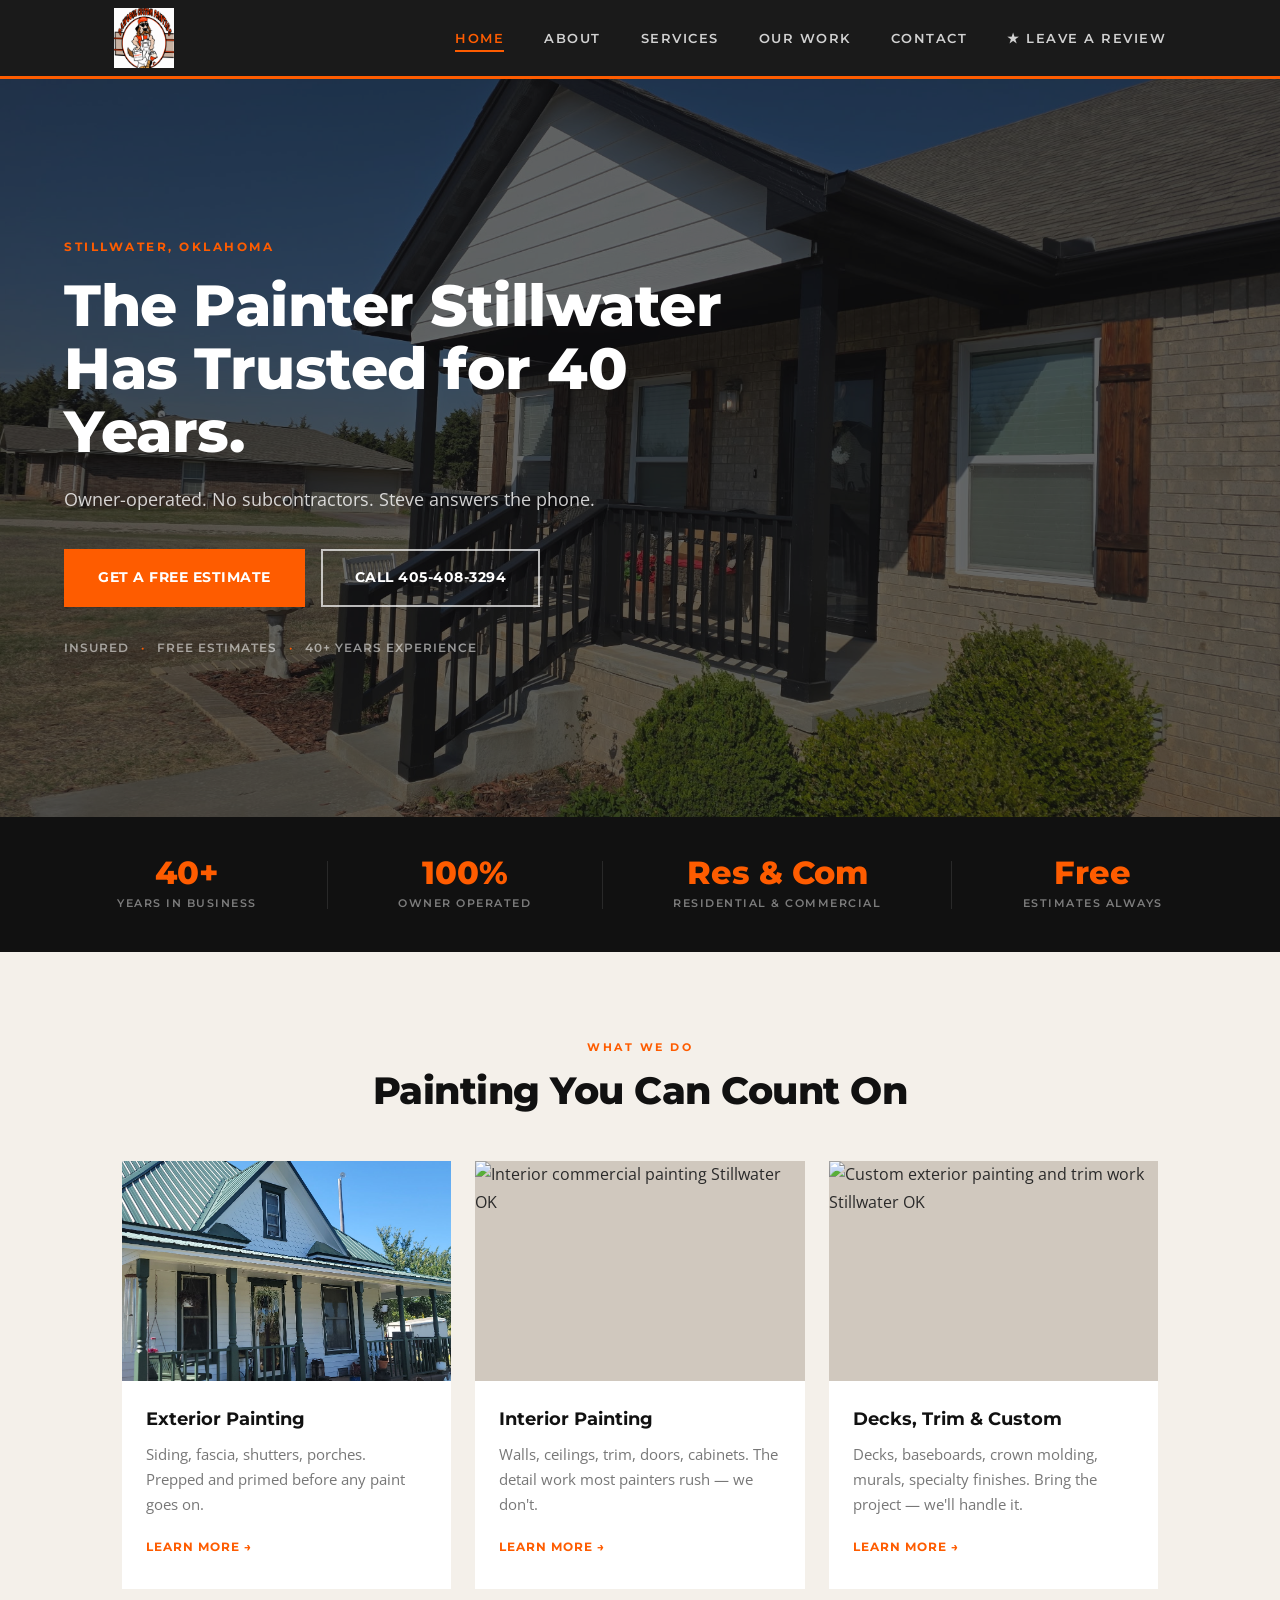
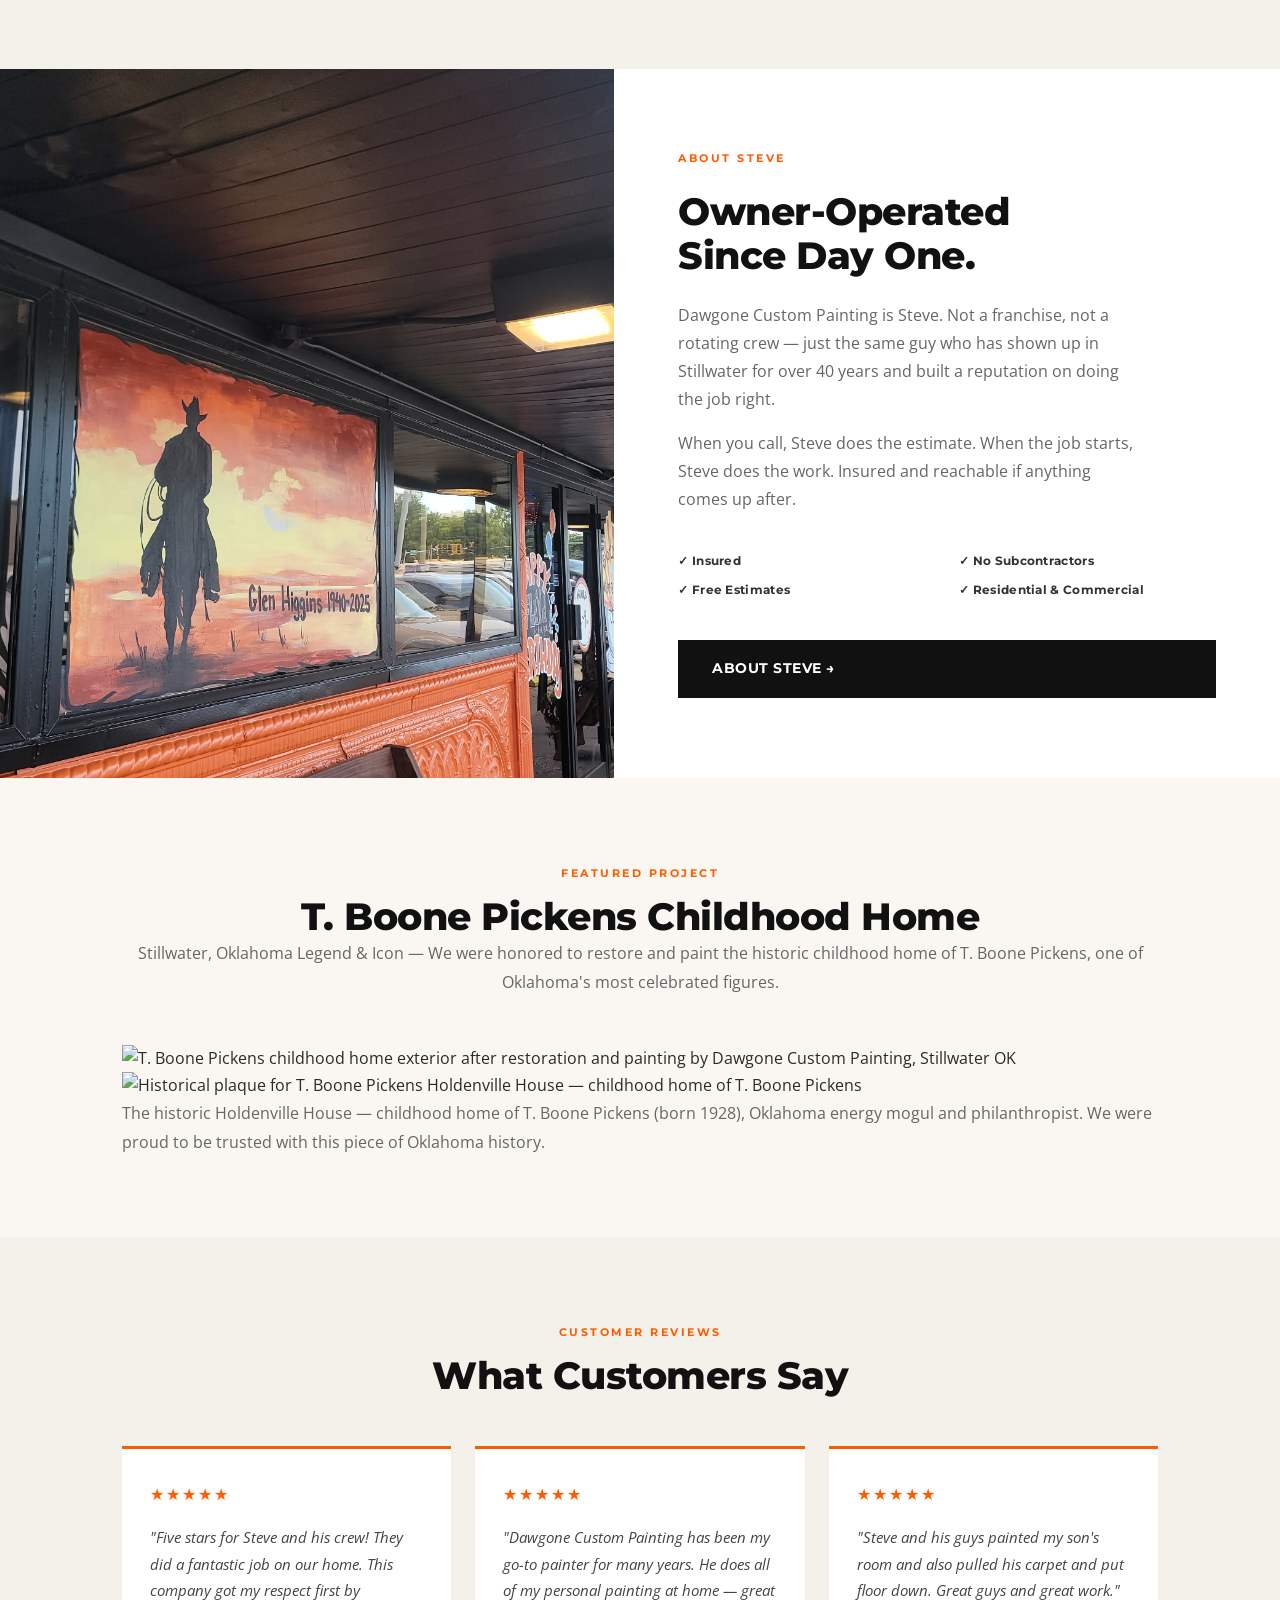
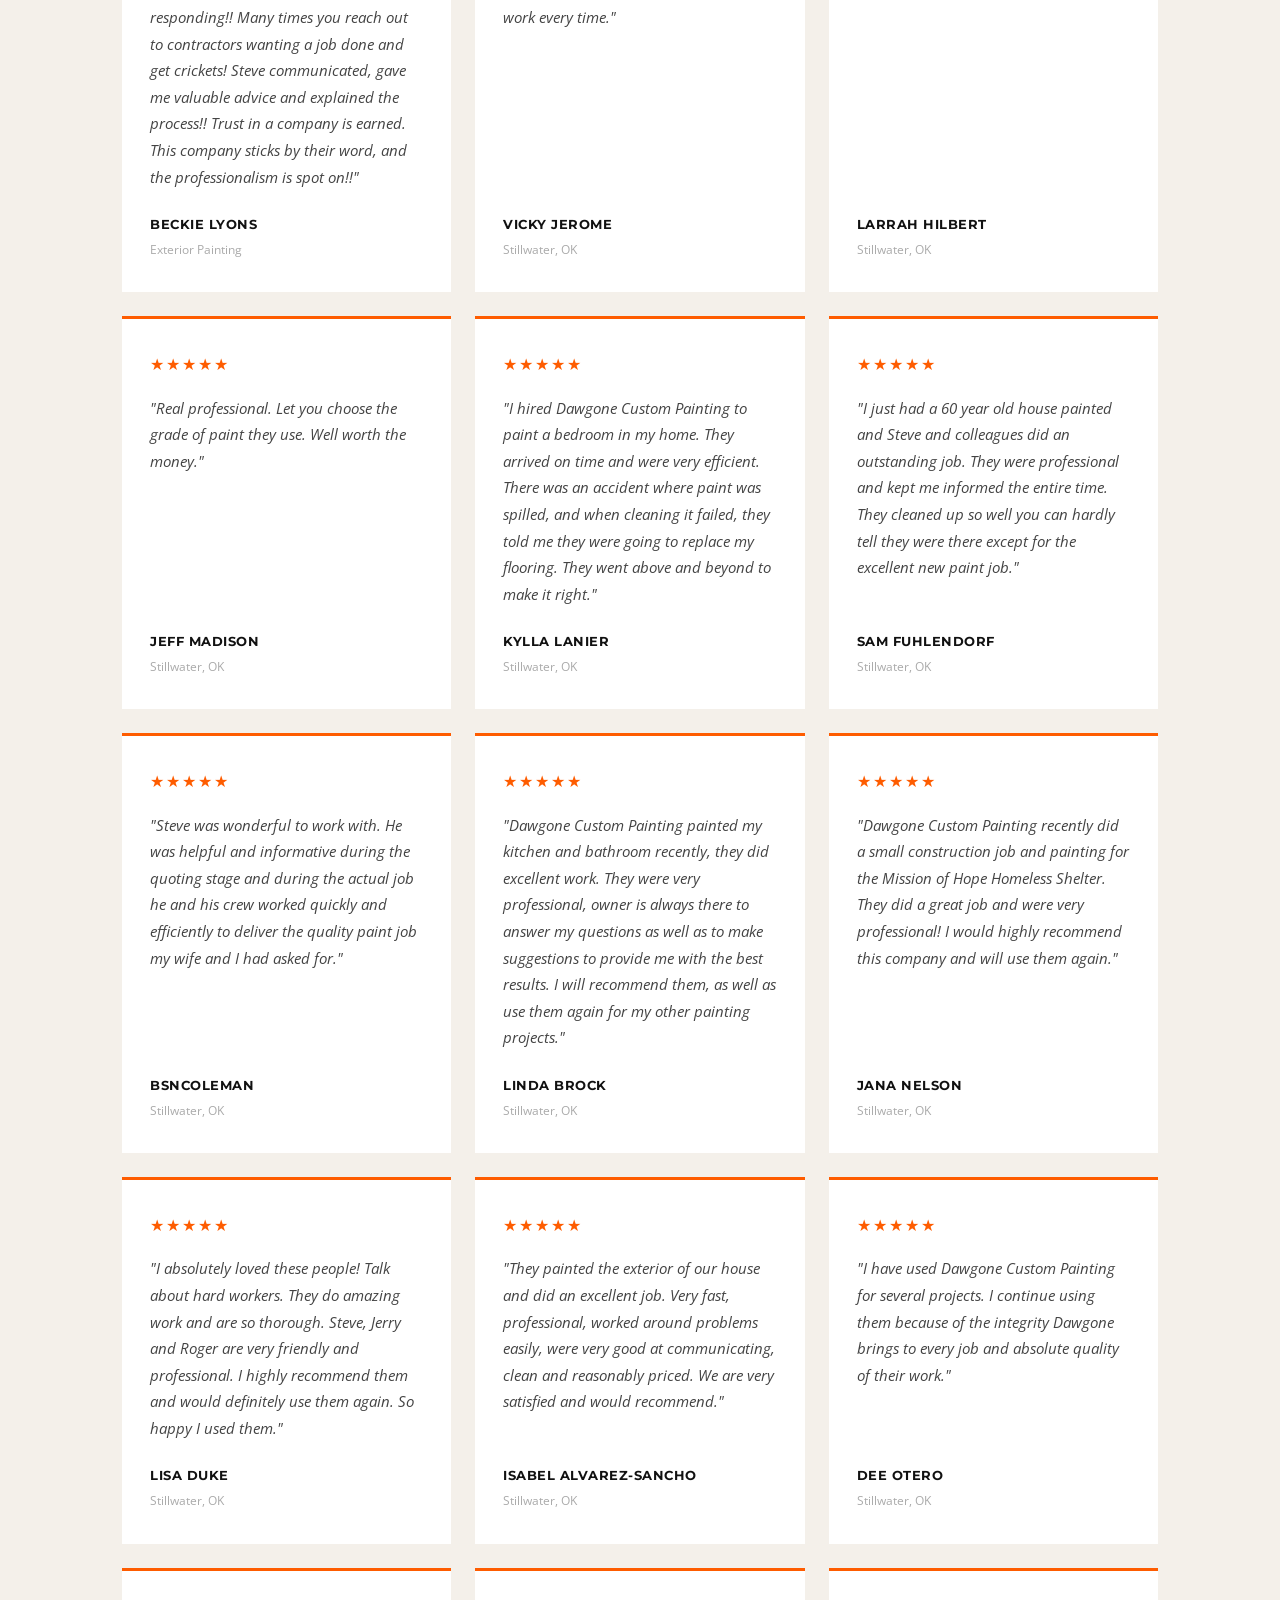
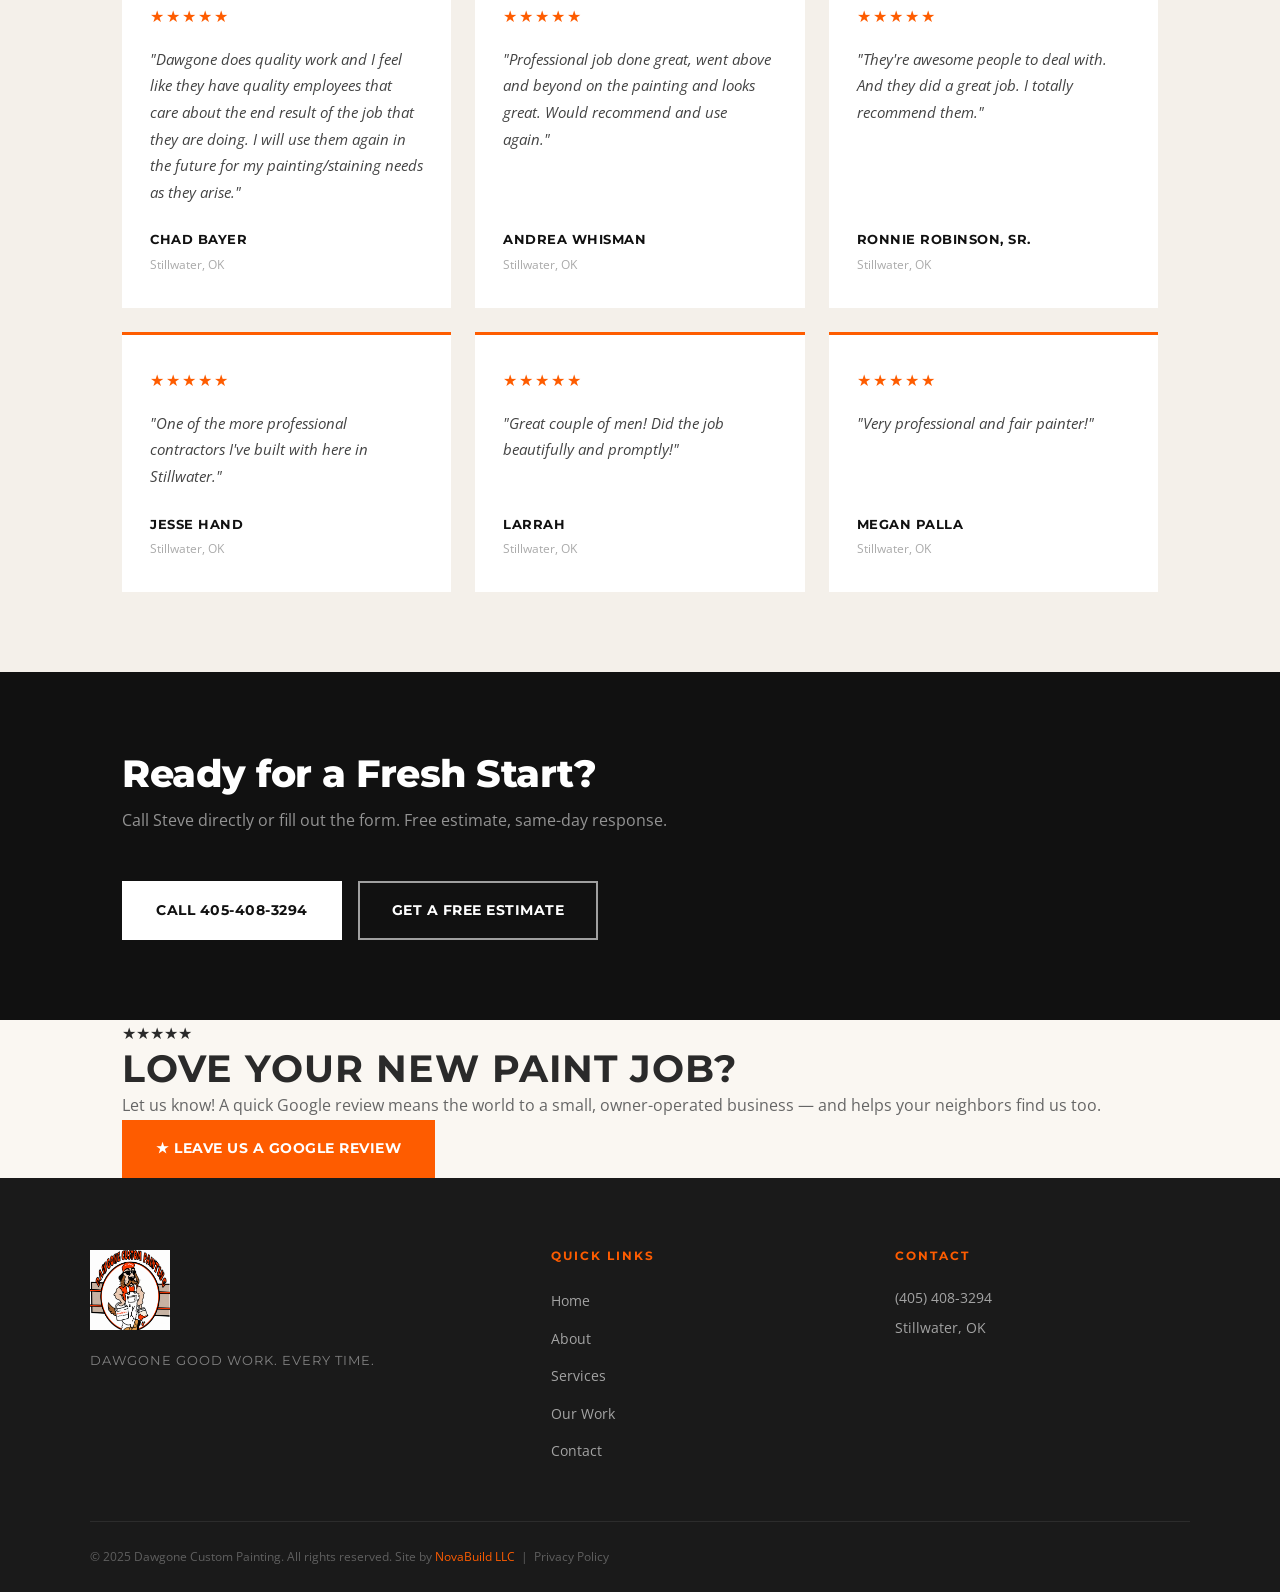
==== commit b227b674: "Add Beckie Lyons review to Dawgone Painting homepage Co-Authored-By: Claude Sonnet 4.6 <noreply@anth" ====
--- a/Downloads/HollisAI2/DawgonePainting/index.html
+++ b/Downloads/HollisAI2/DawgonePainting/index.html
@@ -1,14 +1,37 @@
 <!DOCTYPE html>
 <html lang="en">
 <head>
+  <meta name="google-site-verification" content="q7cGQc_5XUCVXm-Hsppt7SCKDKBP_JudoUsNENX-S5E" />
   <meta charset="UTF-8" />
   <meta name="viewport" content="width=device-width, initial-scale=1.0" />
-  <title>Dawgone Custom Painting | Stillwater, OK</title>
-  <meta name="description" content="Dawgone Custom Painting — 40+ years of trusted residential and commercial painting in Stillwater, OK. Owner-operated. Free estimates." />
-  <meta property="og:title" content="Dawgone Custom Painting | Stillwater, OK" />
+  <title>Dawgone Painting | House Painters in Stillwater, OK</title>
+  <meta name="description" content="Professional interior and exterior painting in Stillwater, OK. Dawgone Painting delivers quality craftsmanship and reliable service. Call or text for a free quote." />
+  <meta property="og:title" content="Dawgone Painting | House Painters in Stillwater, OK" />
   <meta property="og:description" content="40+ years of trusted painting in Oklahoma. Interior, exterior, and custom work done right." />
   <meta property="og:type" content="website" />
   <link rel="stylesheet" href="style.css" />
+  <link rel="icon" type="image/png" sizes="32x32" href="/favicon/favicon-32x32.png">
+  <link rel="icon" type="image/png" sizes="16x16" href="/favicon/favicon-16x16.png">
+  <link rel="apple-touch-icon" sizes="180x180" href="/favicon/apple-touch-icon.png">
+  <link rel="manifest" href="/favicon/site.webmanifest">
+  <script type="application/ld+json">
+  {
+    "@context": "https://schema.org",
+    "@type": "Painter",
+    "name": "Dawgone Painting",
+    "image": "https://dawgonecustompainting.com/DawgoneLogo.png",
+    "url": "https://dawgonecustompainting.com",
+    "telephone": "+14054083294",
+    "address": {
+      "@type": "PostalAddress",
+      "addressLocality": "Stillwater",
+      "addressRegion": "OK",
+      "addressCountry": "US"
+    },
+    "areaServed": "Stillwater, OK",
+    "priceRange": "$$"
+  }
+  </script>
 </head>
 <body>
 
@@ -27,6 +50,7 @@
         <li><a href="services.html">Services</a></li>
         <li><a href="our-work.html">Our Work</a></li>
         <li><a href="contact.html">Contact</a></li>
+        <li><a href="https://g.page/r/CSdKPI-nlrZxEAI/review" target="_blank" rel="noopener" class="nav__review-btn">&#9733; Leave a Review</a></li>
       </ul>
     </div>
     <div class="nav__mobile" aria-label="Mobile navigation">
@@ -35,11 +59,12 @@
       <a href="services.html">Services</a>
       <a href="our-work.html">Our Work</a>
       <a href="contact.html">Contact</a>
+      <a href="https://g.page/r/CSdKPI-nlrZxEAI/review" target="_blank" rel="noopener" class="nav__mobile-review-btn">&#9733; Leave a Review</a>
     </div>
   </nav>
 
   <!-- ═══ HERO ═══ -->
-  <section class="hp-hero" style="background-image: url('images/project-exterior-farmhouse-1.jpg');">
+  <section class="hp-hero" style="background-image: url('images/d487e2d2-7b2e-4fe7-9e43-8ade3afe553c-1_all_37287.jpg');">
     <div class="hp-hero__overlay"></div>
     <div class="hp-hero__inner">
       <p class="hp-hero__eyebrow">Stillwater, Oklahoma</p>
@@ -50,7 +75,7 @@
         <a href="tel:+14054083294" class="hp-btn hp-btn--outline">Call 405-408-3294</a>
       </div>
       <div class="hp-hero__badges">
-        <span>Licensed &amp; Insured</span>
+        <span>Insured</span>
         <span class="hp-hero__badge-dot">&middot;</span>
         <span>Free Estimates</span>
         <span class="hp-hero__badge-dot">&middot;</span>
@@ -95,7 +120,7 @@
 
         <div class="hp-card">
           <div class="hp-card__img">
-            <img src="images/project-exterior-farmhouse-2.jpg" alt="Exterior house painting" loading="lazy" />
+            <img src="images/project-exterior-farmhouse-2.jpg" alt="Exterior house painting in Stillwater OK by Dawgone Painting" loading="lazy" />
           </div>
           <div class="hp-card__body">
             <h3>Exterior Painting</h3>
@@ -106,7 +131,7 @@
 
         <div class="hp-card">
           <div class="hp-card__img">
-            <img src="images/project-interior-blue-room.jpg" alt="Interior room painting" loading="lazy" />
+            <img src="images/project-interior-commercial.jpg" alt="Interior commercial painting Stillwater OK" loading="lazy" />
           </div>
           <div class="hp-card__body">
             <h3>Interior Painting</h3>
@@ -117,7 +142,7 @@
 
         <div class="hp-card">
           <div class="hp-card__img">
-            <img src="images/project-exterior-craftsman-deck.jpg" alt="Deck and custom painting" loading="lazy" />
+            <img src="images/17310.jpg" alt="Custom exterior painting and trim work Stillwater OK" loading="lazy" />
           </div>
           <div class="hp-card__body">
             <h3>Decks, Trim &amp; Custom</h3>
@@ -134,21 +159,41 @@
   <section class="hp-section hp-about">
     <div class="hp-about__grid">
       <div class="hp-about__img">
-        <img src="images/project-mural-memorial.jpg" alt="Steve's custom mural work" loading="lazy" />
+        <img src="images/project-mural-memorial.jpg" alt="Custom mural painting by Dawgone Painting Stillwater OK" loading="lazy" />
       </div>
       <div class="hp-about__content">
         <span class="hp-label">About Steve</span>
         <h2 class="hp-heading">Owner-Operated<br>Since Day One.</h2>
         <p>Dawgone Custom Painting is Steve. Not a franchise, not a rotating crew — just the same guy who has shown up in Stillwater for over 40 years and built a reputation on doing the job right.</p>
-        <p>When you call, Steve does the estimate. When the job starts, Steve does the work. Licensed, insured, and reachable if anything comes up after.</p>
+        <p>When you call, Steve does the estimate. When the job starts, Steve does the work. Insured and reachable if anything comes up after.</p>
         <div class="hp-about__points">
-          <span>&#10003; Licensed &amp; Insured</span>
+          <span>&#10003; Insured</span>
           <span>&#10003; No Subcontractors</span>
           <span>&#10003; Free Estimates</span>
           <span>&#10003; Residential &amp; Commercial</span>
         </div>
         <a href="about.html" class="hp-btn hp-btn--dark">About Steve &rarr;</a>
       </div>
+    </div>
+  </section>
+
+  <!-- ═══ BOONE PICKENS FEATURED PROJECT ═══ -->
+  <section class="hp-section hp-boone">
+    <div class="hp-container">
+      <div class="hp-section__head">
+        <span class="hp-label">Featured Project</span>
+        <h2 class="hp-heading">T. Boone Pickens Childhood Home</h2>
+        <p class="hp-boone__sub">Stillwater, Oklahoma Legend &amp; Icon — We were honored to restore and paint the historic childhood home of T. Boone Pickens, one of Oklahoma's most celebrated figures.</p>
+      </div>
+      <div class="hp-boone__gallery">
+        <div class="hp-boone__img-wrap">
+          <img src="images/boone-pickens-house.jpg" alt="T. Boone Pickens childhood home exterior after restoration and painting by Dawgone Custom Painting, Stillwater OK" loading="lazy" />
+        </div>
+        <div class="hp-boone__img-wrap">
+          <img src="images/boone-pickens-plaque.jpg" alt="Historical plaque for T. Boone Pickens Holdenville House — childhood home of T. Boone Pickens" loading="lazy" />
+        </div>
+      </div>
+      <p class="hp-boone__caption">The historic Holdenville House — childhood home of T. Boone Pickens (born 1928), Oklahoma energy mogul and philanthropist. We were proud to be trusted with this piece of Oklahoma history.</p>
     </div>
   </section>
 
@@ -163,6 +208,13 @@
 
         <div class="hp-review">
           <div class="hp-review__stars">&#9733;&#9733;&#9733;&#9733;&#9733;</div>
+          <p>"Five stars for Steve and his crew! They did a fantastic job on our home. This company got my respect first by responding!! Many times you reach out to contractors wanting a job done and get crickets! Steve communicated, gave me valuable advice and explained the process!! Trust in a company is earned. This company sticks by their word, and the professionalism is spot on!!"</p>
+          <div class="hp-review__name">Beckie Lyons</div>
+          <div class="hp-review__loc">Exterior Painting</div>
+        </div>
+
+        <div class="hp-review">
+          <div class="hp-review__stars">&#9733;&#9733;&#9733;&#9733;&#9733;</div>
           <p>"Dawgone Custom Painting has been my go-to painter for many years. He does all of my personal painting at home — great work every time."</p>
           <div class="hp-review__name">Vicky Jerome</div>
           <div class="hp-review__loc">Stillwater, OK</div>
@@ -179,6 +231,104 @@
           <div class="hp-review__stars">&#9733;&#9733;&#9733;&#9733;&#9733;</div>
           <p>"Real professional. Let you choose the grade of paint they use. Well worth the money."</p>
           <div class="hp-review__name">Jeff Madison</div>
+          <div class="hp-review__loc">Stillwater, OK</div>
+        </div>
+
+        <div class="hp-review">
+          <div class="hp-review__stars">&#9733;&#9733;&#9733;&#9733;&#9733;</div>
+          <p>"I hired Dawgone Custom Painting to paint a bedroom in my home. They arrived on time and were very efficient. There was an accident where paint was spilled, and when cleaning it failed, they told me they were going to replace my flooring. They went above and beyond to make it right."</p>
+          <div class="hp-review__name">Kylla Lanier</div>
+          <div class="hp-review__loc">Stillwater, OK</div>
+        </div>
+
+        <div class="hp-review">
+          <div class="hp-review__stars">&#9733;&#9733;&#9733;&#9733;&#9733;</div>
+          <p>"I just had a 60 year old house painted and Steve and colleagues did an outstanding job. They were professional and kept me informed the entire time. They cleaned up so well you can hardly tell they were there except for the excellent new paint job."</p>
+          <div class="hp-review__name">Sam Fuhlendorf</div>
+          <div class="hp-review__loc">Stillwater, OK</div>
+        </div>
+
+        <div class="hp-review">
+          <div class="hp-review__stars">&#9733;&#9733;&#9733;&#9733;&#9733;</div>
+          <p>"Steve was wonderful to work with. He was helpful and informative during the quoting stage and during the actual job he and his crew worked quickly and efficiently to deliver the quality paint job my wife and I had asked for."</p>
+          <div class="hp-review__name">Bsncoleman</div>
+          <div class="hp-review__loc">Stillwater, OK</div>
+        </div>
+
+        <div class="hp-review">
+          <div class="hp-review__stars">&#9733;&#9733;&#9733;&#9733;&#9733;</div>
+          <p>"Dawgone Custom Painting painted my kitchen and bathroom recently, they did excellent work. They were very professional, owner is always there to answer my questions as well as to make suggestions to provide me with the best results. I will recommend them, as well as use them again for my other painting projects."</p>
+          <div class="hp-review__name">Linda Brock</div>
+          <div class="hp-review__loc">Stillwater, OK</div>
+        </div>
+
+        <div class="hp-review">
+          <div class="hp-review__stars">&#9733;&#9733;&#9733;&#9733;&#9733;</div>
+          <p>"Dawgone Custom Painting recently did a small construction job and painting for the Mission of Hope Homeless Shelter. They did a great job and were very professional! I would highly recommend this company and will use them again."</p>
+          <div class="hp-review__name">Jana Nelson</div>
+          <div class="hp-review__loc">Stillwater, OK</div>
+        </div>
+
+        <div class="hp-review">
+          <div class="hp-review__stars">&#9733;&#9733;&#9733;&#9733;&#9733;</div>
+          <p>"I absolutely loved these people! Talk about hard workers. They do amazing work and are so thorough. Steve, Jerry and Roger are very friendly and professional. I highly recommend them and would definitely use them again. So happy I used them."</p>
+          <div class="hp-review__name">Lisa Duke</div>
+          <div class="hp-review__loc">Stillwater, OK</div>
+        </div>
+
+        <div class="hp-review">
+          <div class="hp-review__stars">&#9733;&#9733;&#9733;&#9733;&#9733;</div>
+          <p>"They painted the exterior of our house and did an excellent job. Very fast, professional, worked around problems easily, were very good at communicating, clean and reasonably priced. We are very satisfied and would recommend."</p>
+          <div class="hp-review__name">Isabel Alvarez-Sancho</div>
+          <div class="hp-review__loc">Stillwater, OK</div>
+        </div>
+
+        <div class="hp-review">
+          <div class="hp-review__stars">&#9733;&#9733;&#9733;&#9733;&#9733;</div>
+          <p>"I have used Dawgone Custom Painting for several projects. I continue using them because of the integrity Dawgone brings to every job and absolute quality of their work."</p>
+          <div class="hp-review__name">Dee Otero</div>
+          <div class="hp-review__loc">Stillwater, OK</div>
+        </div>
+
+        <div class="hp-review">
+          <div class="hp-review__stars">&#9733;&#9733;&#9733;&#9733;&#9733;</div>
+          <p>"Dawgone does quality work and I feel like they have quality employees that care about the end result of the job that they are doing. I will use them again in the future for my painting/staining needs as they arise."</p>
+          <div class="hp-review__name">Chad Bayer</div>
+          <div class="hp-review__loc">Stillwater, OK</div>
+        </div>
+
+        <div class="hp-review">
+          <div class="hp-review__stars">&#9733;&#9733;&#9733;&#9733;&#9733;</div>
+          <p>"Professional job done great, went above and beyond on the painting and looks great. Would recommend and use again."</p>
+          <div class="hp-review__name">Andrea Whisman</div>
+          <div class="hp-review__loc">Stillwater, OK</div>
+        </div>
+
+        <div class="hp-review">
+          <div class="hp-review__stars">&#9733;&#9733;&#9733;&#9733;&#9733;</div>
+          <p>"They're awesome people to deal with. And they did a great job. I totally recommend them."</p>
+          <div class="hp-review__name">Ronnie Robinson, Sr.</div>
+          <div class="hp-review__loc">Stillwater, OK</div>
+        </div>
+
+        <div class="hp-review">
+          <div class="hp-review__stars">&#9733;&#9733;&#9733;&#9733;&#9733;</div>
+          <p>"One of the more professional contractors I've built with here in Stillwater."</p>
+          <div class="hp-review__name">Jesse Hand</div>
+          <div class="hp-review__loc">Stillwater, OK</div>
+        </div>
+
+        <div class="hp-review">
+          <div class="hp-review__stars">&#9733;&#9733;&#9733;&#9733;&#9733;</div>
+          <p>"Great couple of men! Did the job beautifully and promptly!"</p>
+          <div class="hp-review__name">Larrah</div>
+          <div class="hp-review__loc">Stillwater, OK</div>
+        </div>
+
+        <div class="hp-review">
+          <div class="hp-review__stars">&#9733;&#9733;&#9733;&#9733;&#9733;</div>
+          <p>"Very professional and fair painter!"</p>
+          <div class="hp-review__name">Megan Palla</div>
           <div class="hp-review__loc">Stillwater, OK</div>
         </div>
 
@@ -198,6 +348,18 @@
           <a href="tel:+14054083294" class="hp-btn hp-btn--white">Call 405-408-3294</a>
           <a href="contact.html" class="hp-btn hp-btn--outline-white">Get a Free Estimate</a>
         </div>
+      </div>
+    </div>
+  </section>
+
+  <!-- ═══ LEAVE A REVIEW ═══ -->
+  <section class="hp-leave-review">
+    <div class="hp-container">
+      <div class="hp-leave-review__inner">
+        <div class="hp-leave-review__stars" aria-hidden="true">&#9733;&#9733;&#9733;&#9733;&#9733;</div>
+        <h2 class="hp-leave-review__heading">Love Your New Paint Job?</h2>
+        <p class="hp-leave-review__sub">Let us know! A quick Google review means the world to a small, owner-operated business — and helps your neighbors find us too.</p>
+        <a href="https://g.page/r/CSdKPI-nlrZxEAI/review" target="_blank" rel="noopener" class="hp-btn hp-btn--orange hp-leave-review__btn">&#9733; Leave Us a Google Review</a>
       </div>
     </div>
   </section>
@@ -230,7 +392,7 @@
       </div>
     </div>
     <div class="footer__bottom">
-      <p>&copy; 2025 Dawgone Custom Painting. All rights reserved. Site by <a href="https://novabuildweb.com" target="_blank" rel="noopener" class="footer__novabuild">NovaBuild LLC</a></p>
+      <p>&copy; 2025 Dawgone Custom Painting. All rights reserved. Site by <a href="https://novabuildweb.com" target="_blank" rel="noopener" class="footer__novabuild">NovaBuild LLC</a> &nbsp;|&nbsp; <a href="privacy.html">Privacy Policy</a></p>
     </div>
   </footer>
 
